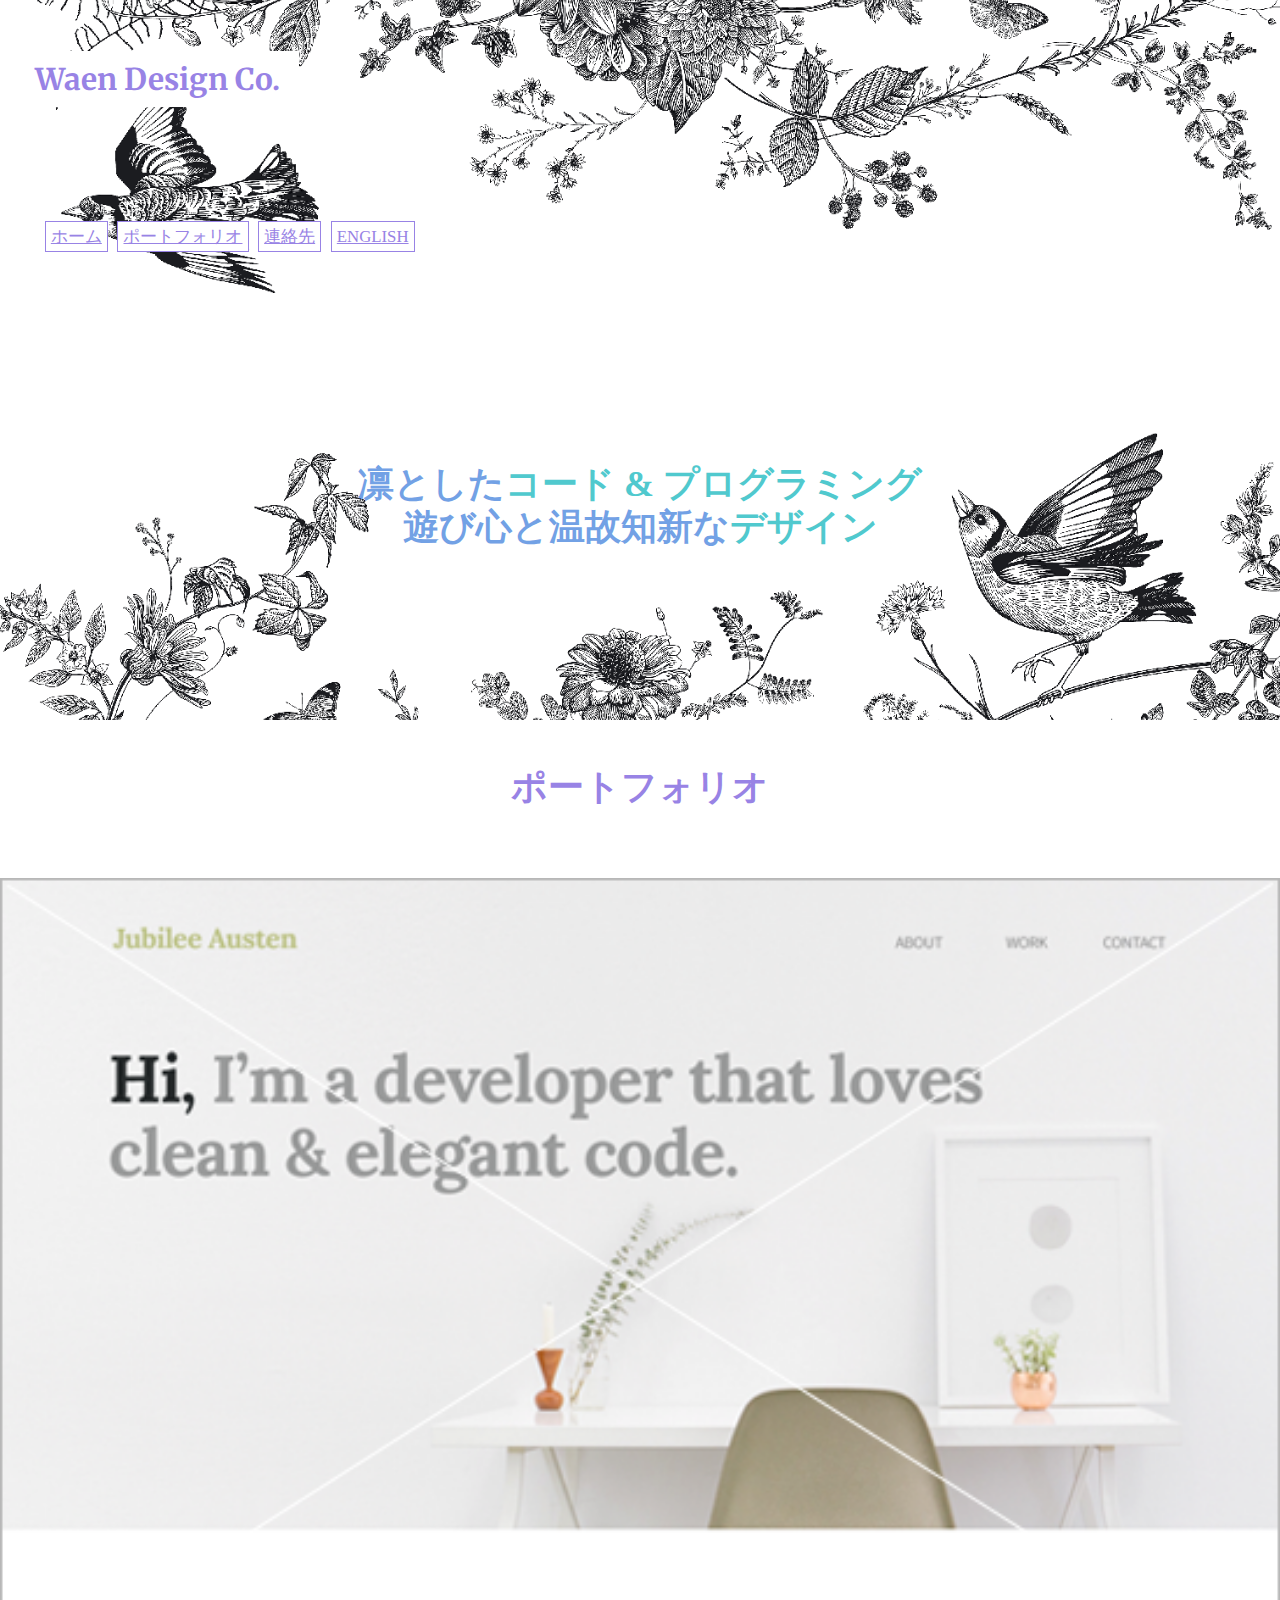
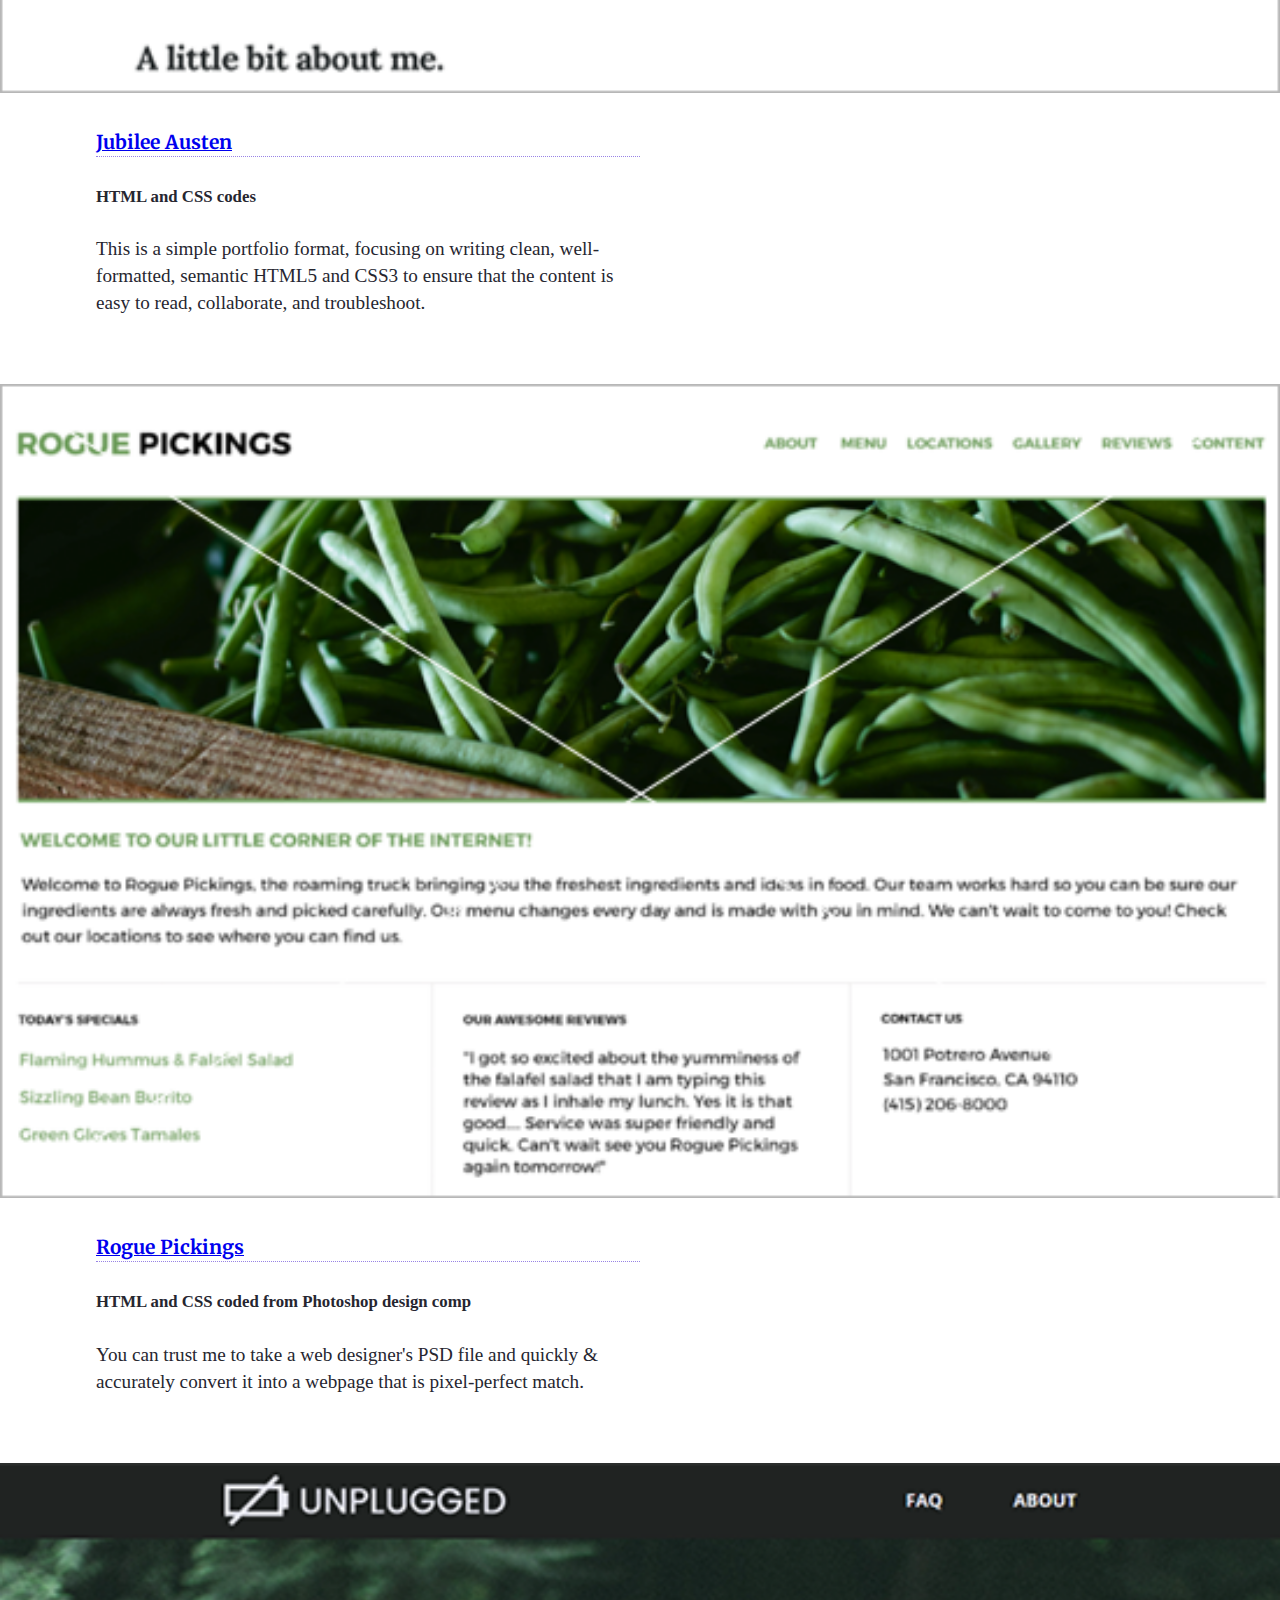
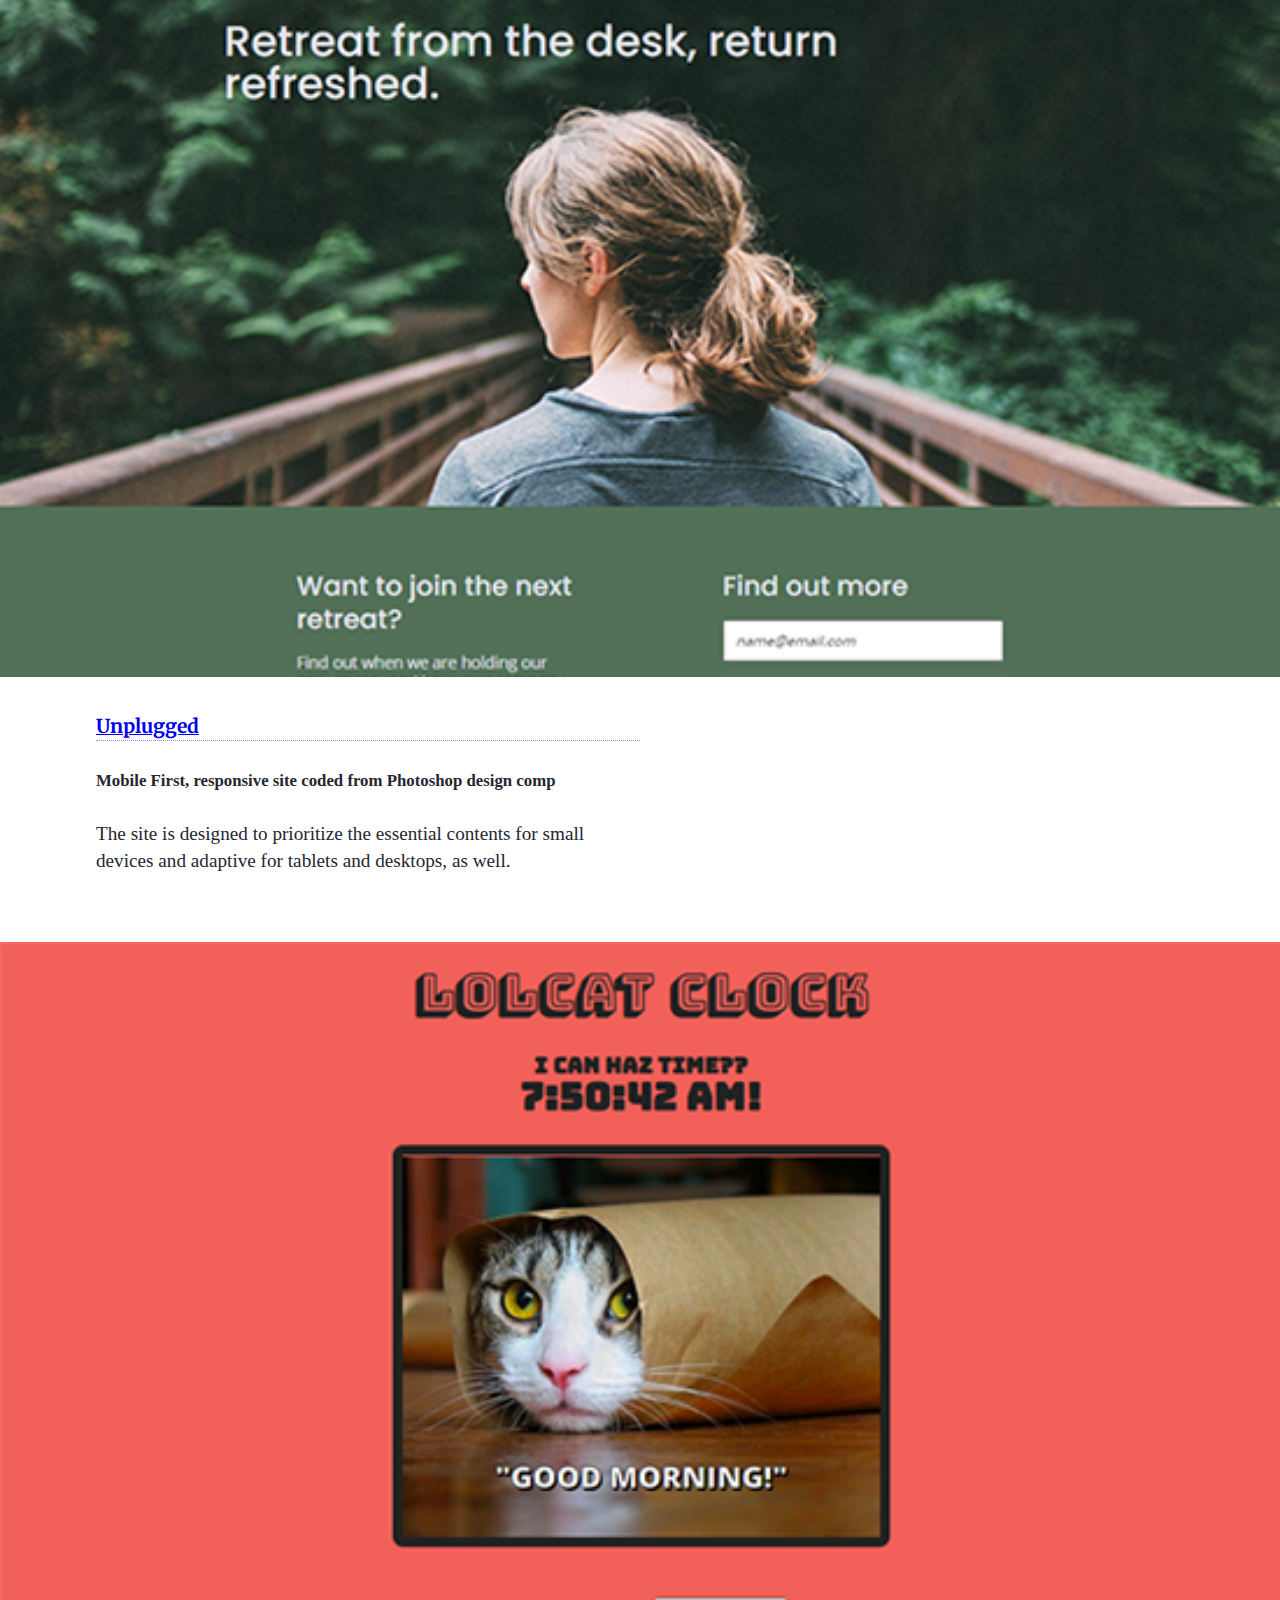
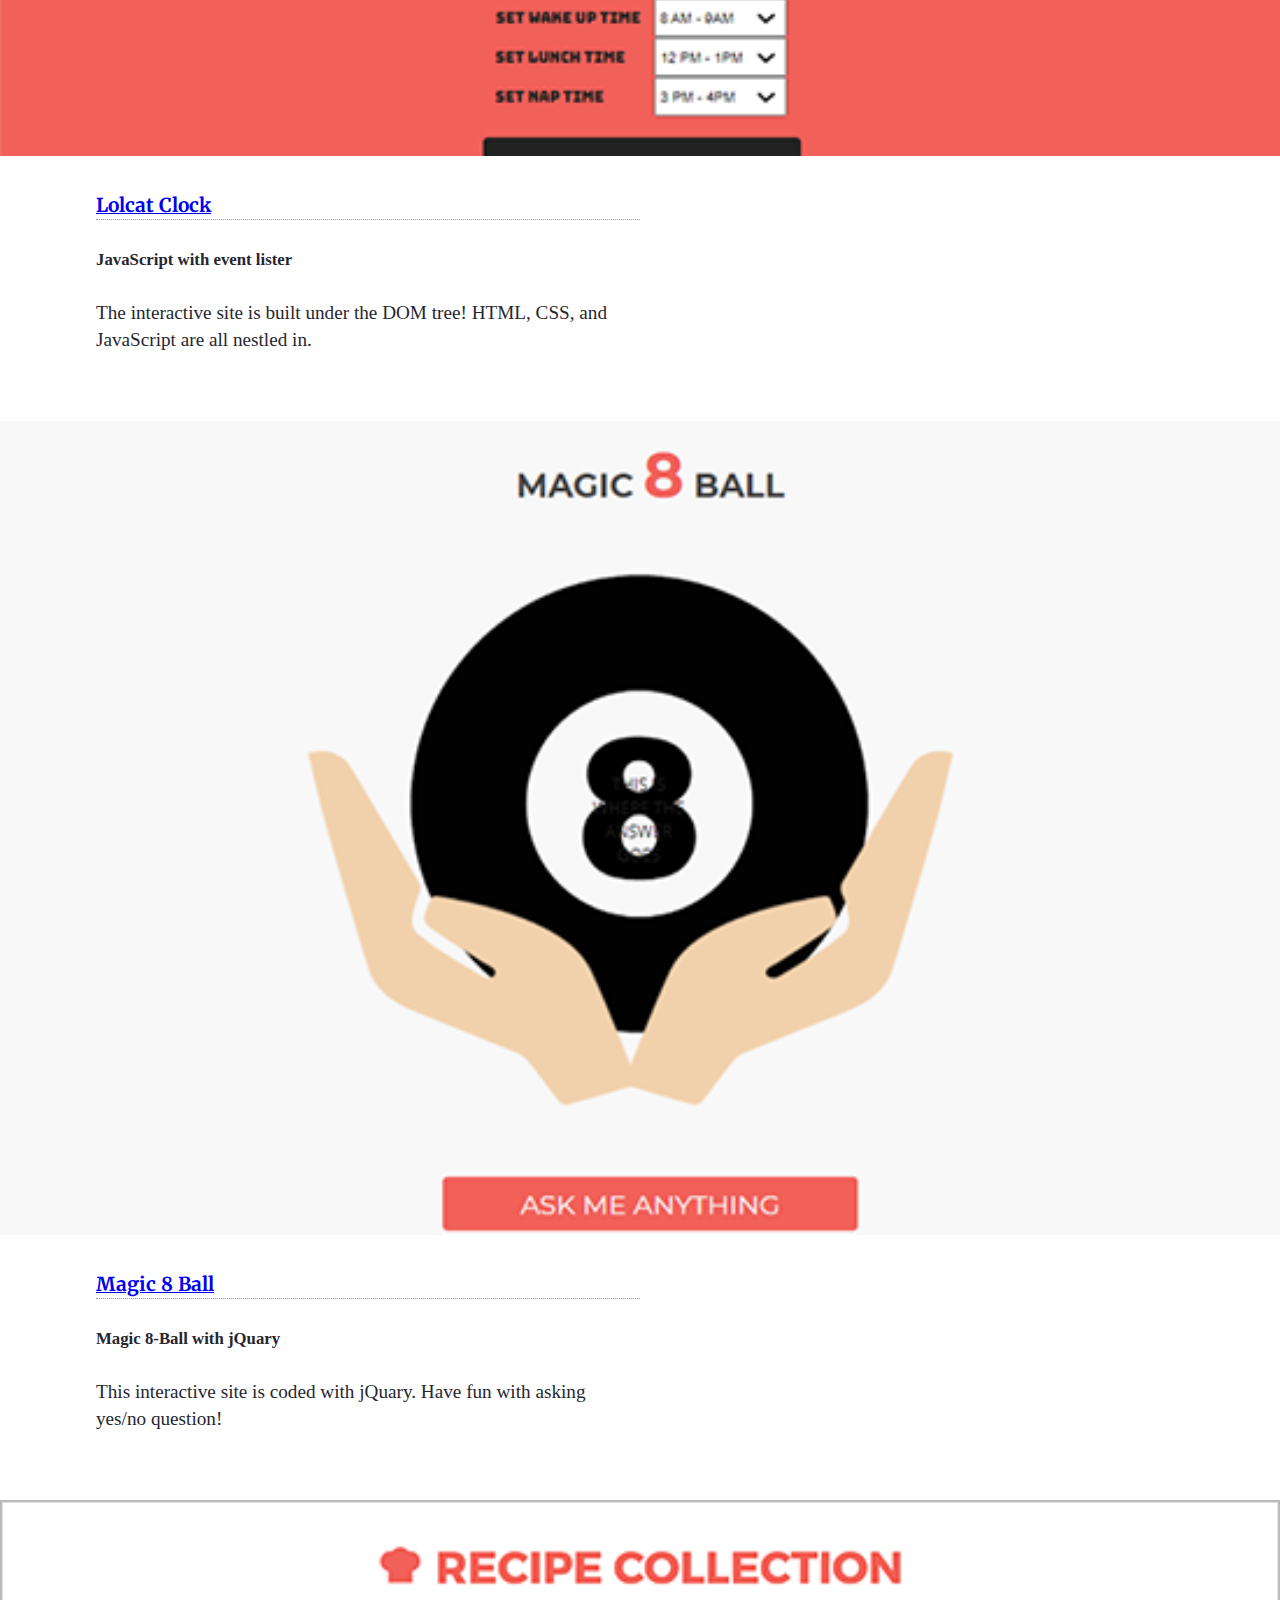
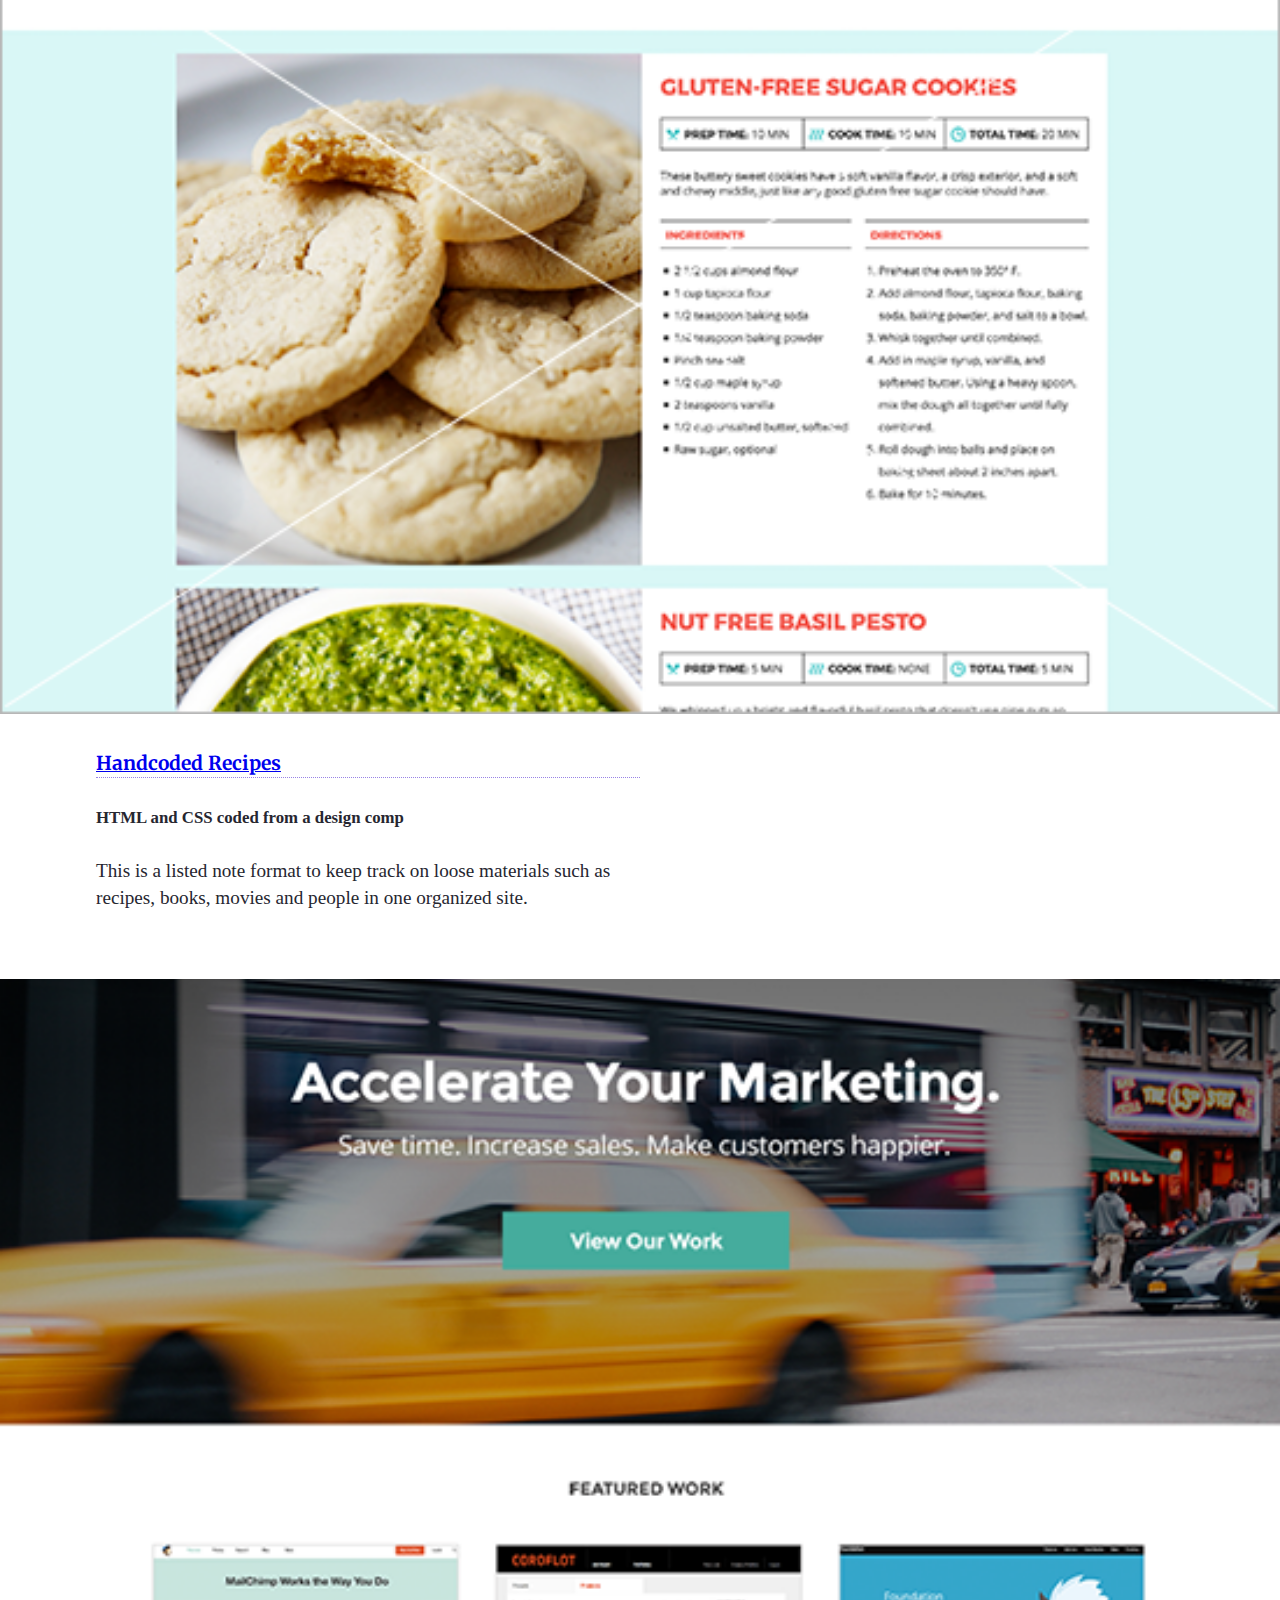
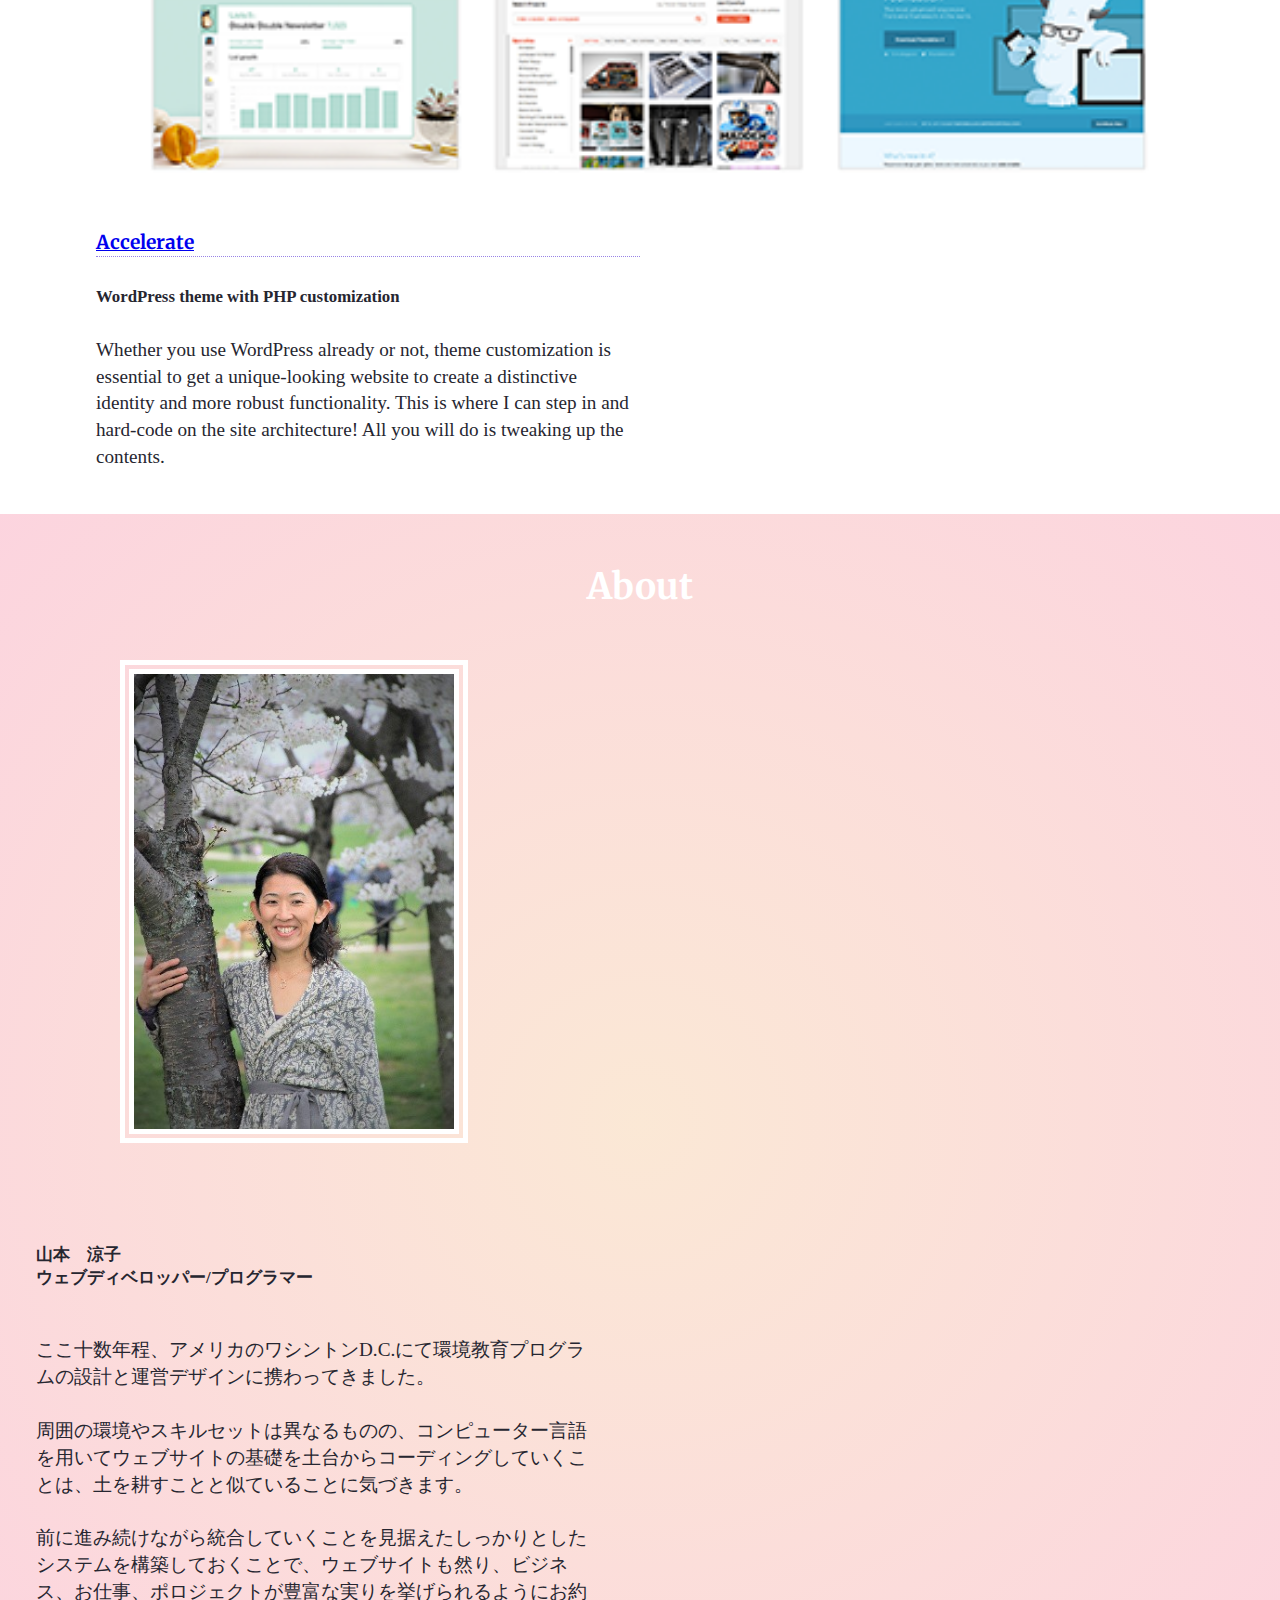
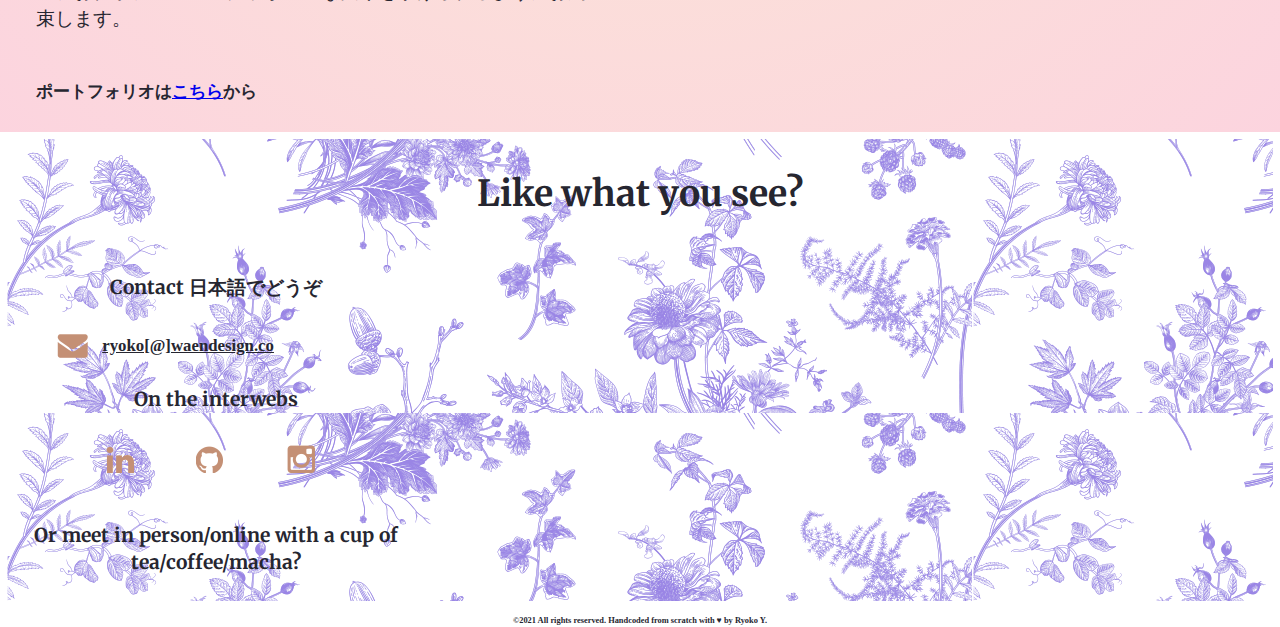
==== japanese/index.html @ ccf28d82 "initial commit" ====
<!doctype html>
<html lang="ja">

<head>
  <meta charset="utf-8">
  <title>RY | Japanese</title>
  <meta name="description" content="">
  <meta name="viewport" content="width=device-width, initial-scale=1">

  <meta property="og:title" content="">
  <meta property="og:type" content="">
  <meta property="og:url" content="">
  <meta property="og:image" content="">

  <link rel="manifest" href="site.webmanifest">
  <link rel="apple-touch-icon" href="icon.png">
  <!-- Place favicon.ico in the root directory -->

  <link rel="stylesheet" href="../css/normalize.css">
  <link rel="stylesheet" href="../css/main.css">
  <link href="https://fonts.googleapis.com/css2?family=Merriweather:wght@700&display=swap" rel="stylesheet" type="text/css">
  <link href="https://fonts.googleapis.com/css2?family=Montserrat:wght@400;600&display=swap" rel="stylesheet" type="text/css">
  <link href="https://fonts.googleapis.com/css2?family=Noto+Sans+JP:wght@400;700&family=Noto+Serif+JP:wght@400;700&display=swap" rel="stylesheet" type="text/css">
  <link rel="stylesheet" href="https://use.fontawesome.com/releases/v5.14.0/css/all.css" integrity="sha384-HzLeBuhoNPvSl5KYnjx0BT+WB0QEEqLprO+NBkkk5gbc67FTaL7XIGa2w1L0Xbgc" crossorigin="anonymous">
  <meta name="theme-color" content="#fafafa">
</head>
<!-- Hello, welcome to Ryoko's html in Japanese :) -->
<body>
<!-- Add your site or application content here -->
    <header>
      <div class="full-width">
        <div class="half-width">
          <h3>Waen Design Co.</h3>
        </div>
        <div class="half-width">
          <nav>
            <ul>
              <li><a href="index.html">ホーム</a></li>
              <li><a href="#portfolio">ポートフォリオ</a></li>
              <li><a href="#contact">連絡先</a></li>
              <li><a href="../index.html" target="_blank">English</a></li>
            </ul>
          </nav>
       </div>
       <div class="full-width">
         <h2 class="jap-serif"><br>凛とした<span>コード &amp; プログラミング</span><br>遊び心と温故知新な<span>デザイン</span></h2>
       </div>
     </div>
    </header>

    <main>
      <!-- Portfolio section -->
      <section id="portfolio">
        <div class="full-width">
          <div class="port-title jap-serif">
            <h2>ポートフォリオ</h2>
          </div>

          <article class="pf">
            <div class="image-container"><a href="https://waendesignco.github.io/jubilee-austen-responsive/" target="_blank"><img src="../img/jubilee-thumbnail.png" alt="Jubilee website" /></a>
            </div>
            <div class="container" >
              <h3><a href="https://waendesignco.github.io/jubilee-austen-responsive/" target="_blank">Jubilee Austen</a></h3>
              <h5>HTML and CSS codes</h5>
              <p>This is a simple portfolio format, focusing on writing clean, well-formatted, semantic HTML5 and CSS3 to ensure that the content is easy to read, collaborate, and troubleshoot.</p>
            </div>
          </article>

          <article class="pf">
            <div class="image-container"><a href="https://waendesignco.github.io/206-rogue-pickings-responsive/" target="_blank"><img src="../img/rogue-picklings-thumbnail.png" alt="Rogue website" /></a>
            </div>
            <div class="container">
              <h3><a href="https://waendesignco.github.io/206-rogue-pickings-responsive/" target="_blank">Rogue Pickings</a></h3>
              <h5>HTML and CSS coded from Photoshop design comp</h5>
              <p>You can trust me to take a web designer's PSD file and quickly & accurately convert it into a webpage that is pixel-perfect match.</p>
            </div>
          </article>

          <article class="pf">
            <div class="image-container"><a href="https://waendesignco.github.io/206-unplugged/" target="_blank"><img src="../img/unplugged.png" alt="Unplugged" /></a>
            </div>
            <div class="container">
              <h3><a href="https://waendesignco.github.io/206-unplugged/" target="_blank">Unplugged</a></h3>
              <h5>Mobile First, responsive site coded from Photoshop design comp</h5>
              <p>The site is designed to prioritize the essential contents for small devices and adaptive for tablets and desktops, as well.</p>
            </div>
          </article>

          <article class="pf">
            <div class="image-container"><a href="https://waendesignco.github.io/lolcat-clock/" target="_blank"><img src="../img/lolcat-clock.png" alt="Lolcat clock" /></a>
            </div>
            <div class="container">
              <h3><a href="https://waendesignco.github.io/lolcat-clock/" target="_blank">Lolcat Clock</a></h3>
              <h5>JavaScript with event lister</h5>
              <p>The interactive site is built under the DOM tree! HTML, CSS, and JavaScript are all nestled in.</p>
            </div>
          </article>

          <article class="pf">
            <div class="image-container"><a href="https://waendesignco.github.io/magic8ball/" target="_blank"><img src="../img/magic-8-ball.png" alt="Magic 8 Ball" /></a>
            </div>
            <div class="container">
              <h3><a href="https://waendesignco.github.io/magic8ball/" target="_blank">Magic 8 Ball</a></h3>
              <h5>Magic 8-Ball with jQuary</h5>
              <p>This interactive site is coded with jQuary. Have fun with asking yes/no question!</p>
            </div>
          </article>

          <article class="pf">
            <div class="image-container"><a href="https://waendesignco.github.io/handcoded-recipes/" target="_blank"><img src="../img/recipe-thumbnail.png" alt="Three recipes" /></a>
            </div>
            <div class="container">
              <h3><a href="https://waendesignco.github.io/handcoded-recipes/" target="_blank">Handcoded Recipes</a></h3>
              <h5>HTML and CSS coded from a design comp</h5>
              <p>This is a listed note format to keep track on loose materials such as recipes, books, movies and people in one organized site.</p>
            </div>
          </article>
        </div>

        <article class="pf">
          <div class="image-container"><a href="https://waendesignco.github.io/206-accelerate-childtheme/" target="_blank"><img src="../img/accelerate.png" alt="Accelerate Homepage" /></a>
          </div>
          <div class="container">
            <h3><a href="https://waendesignco.github.io/206-accelerate-childtheme/" target="_blank">Accelerate</a></h3>
            <h5>WordPress theme with PHP customization</h5>
            <p>Whether you use WordPress already or not, theme customization is essential to get a unique-looking website to create a distinctive identity and more robust functionality. This is where I can step in and hard-code on the site architecture! All you will do is tweaking up the contents.</p>
          </div>
        </article>

      </section>

      <!-- About section -->
      <section id="about">
        <div class="full-width">
          <div class="title jap-sans">
            <h2>About</h2>
          </div>
          <div class="half-width">
            <img class="about-img" src="../img/about-ryoko.jpg" alt="Ryoko" />
          </div>
          <div class="half-width">
            <div class="about-container jap-serif">
              <h5>山本　涼子<br>ウェブディベロッパー/プログラマー</h5>
              <p>ここ十数年程、アメリカのワシントンD.C.にて環境教育プログラムの設計と運営デザインに携わってきました。
                <br><br>周囲の環境やスキルセットは異なるものの、コンピューター言語を用いてウェブサイトの基礎を土台からコーディングしていくことは、土を耕すことと似ていることに気づきます。
                <br><br>前に進み続けながら統合していくことを見据えたしっかりとしたシステムを構築しておくことで、ウェブサイトも然り、ビジネス、お仕事、ポロジェクトが豊富な実りを挙げられるようにお約束します。</p>
              <h5>ポートフォリオは<a href="#portfolio">こちら</a>から</h5>
            </div>
          </div>
        </div>
      </section>
      <!-- content section -->
      <section id="contact">
        <div class="full-width">
          <div class="contact-title">
            <h2>Like what you see?</h2>
          </div>
          <div class="third-width">
            <h4>Contact 日本語でどうぞ</h4>
            <img id="envelope" src="../img/icon-envelope.png" alt="envelope icon" /><a href="mailto:ryoko@waendesign.co">ryoko[@]waendesign.co</a>
          </div>
          <div class="third-width">
            <h4>On the interwebs</h4>
            <ul id="socialmedia">
              <li><a href="https://www.linkedin.com/in/yamamoto-ryoko-75030a43/" target="_blank"><img src="../img/icon-linkedin.png" alt="Linkedin icon" /></a></li>
              <li><a href="https://github.com/waendesignco" target="_blank"><img src="../img/icon-github.png" alt="Github icon" /></a></li>
              <li><a href="https://www.instagram.com/waendesignco/" target="_blank"><img src="../img/icon-instagram.png" alt="Instagram icon" /></a></li>
            </ul>
          </div>
          <div class="third-width">
              <h4 id="meeting"> Or meet in person/online with a cup of tea/coffee/macha?</h4>
          </div>
        </div>
      </section>
      <!-- footer -->
      <footer>
         <div class="full-length">
            <h5>&copy;2021 All rights reserved. Handcoded from scratch with &hearts; by Ryoko Y.</h5>
         </div>
      </footer>
    </main>
  <script src="../js/vendor/modernizr-3.11.2.min.js"></script>
  <script src="../js/plugins.js"></script>
  <script src="../js/main.js"></script>

  <!-- Google Analytics: change UA-XXXXX-Y to be your site's ID. -->
  <script>
    window.ga = function () { ga.q.push(arguments) }; ga.q = []; ga.l = +new Date;
    ga('create', 'UA-XXXXX-Y', 'auto'); ga('set', 'anonymizeIp', true); ga('set', 'transport', 'beacon'); ga('send', 'pageview')
  </script>
  <script src="https://www.google-analytics.com/analytics.js" async></script>
</body>

</html>
---- css/main.css ----
/*! HTML5 Boilerplate v8.0.0 | MIT License | https://html5boilerplate.com/ */

/* main.css 2.1.0 | MIT License | https://github.com/h5bp/main.css#readme */
/*
 * What follows is the result of much research on cross-browser styling.
 * Credit left inline and big thanks to Nicolas Gallagher, Jonathan Neal,
 * Kroc Camen, and the H5BP dev community and team.
 */

/* ==========================================================================
   Base styles: opinionated defaults
   ========================================================================== */

html {
  color: #222;
  font-size: 1em;
  line-height: 1.4;
}

/*
 * Remove text-shadow in selection highlight:
 * https://twitter.com/miketaylr/status/12228805301
 *
 * Vendor-prefixed and regular ::selection selectors cannot be combined:
 * https://stackoverflow.com/a/16982510/7133471
 *
 * Customize the background color to match your design.
 */

::-moz-selection {
  background: #b3d4fc;
  text-shadow: none;
}

::selection {
  background: #b3d4fc;
  text-shadow: none;
}

/*
 * A better looking default horizontal rule
 */

hr {
  display: block;
  height: 1px;
  border: 0;
  border-top: 1px solid #ccc;
  margin: 1em 0;
  padding: 0;
}

/*
 * Remove the gap between audio, canvas, iframes,
 * images, videos and the bottom of their containers:
 * https://github.com/h5bp/html5-boilerplate/issues/440
 */

audio,
canvas,
iframe,
img,
svg,
video {
  vertical-align: middle;
}

/*
 * Remove default fieldset styles.
 */

fieldset {
  border: 0;
  margin: 0;
  padding: 0;
}

/*
 * Allow only vertical resizing of textareas.
 */

textarea {
  resize: vertical;
}

/* ==========================================================================
   Author's custom styles
   ========================================================================== */
   /****** BASE STYLES ******/
   html {
     height: 100%
   }

   body {
     height: 100%
     font-family: 'Montserrat', sans-serif;
     font-size: 1.5em;
     font-weight: normal;
     color: #262630;
   }

   /****** GRID ******/
   .full-width {
     width: 100%;
     margin: 0 auto;
     overflow: auto;
   }

   .half-width {
     width: 50%;
     float: left;
   }

   /****** HEADER ******/
   header {
     height: 30em;
     background: url('../img/hero-img.png');
     background-size: cover;
     background-position: center;
     overflow: auto;
   }

   .full-width {
     display: flex;
     flex-flow: column;
   }

   header h3 {
     width: 180%;
     margin: 1.7em 0.5em;
     padding: 0.2em;
     background: white;
     border: 1px solid #FFFFFF;
     font-size: 1.25em;
     color: #9883E5;
     text-align: center;
   }

   nav {
     width: 100%;
     display: flex;
     flex-flow: column;
     padding: 1em 1em;
   }

   nav ul {
     width: 100%;
     display: flex;
     justify-content: center;
     align-content: flex-start;
     flex-wrap: wrap;
     margin: 0 1em;
   }

   nav ul li {
     margin: 0.2em;
   }

   nav ul li a {
     background: white;
     border: 0.1em solid #9883E5;
     font-size: 0.7em;
     color: #9883E5;
     text-align: center;
     text-transform: uppercase;
     padding: 0.3em 0.3em;
   }

   header h2 {
     width: 85%;
     clear: both;
     font-family: 'Merriweather', serif;
     font-size: 1em;
     font-weight: 600;
     line-height: 1.2em;
     color: #72A1E5FF;
     margin: auto;
     text-align: center;
   }

   header h2 span {
     font-size: 1em;
     color: #50C9CEFF;
   }

   /****** PORTFOLIO ******/
   #portfolio {
     height: auto;
   }

   .port-title {
   	padding: 0.2em 0;
   	font-family:'Merriweather', serif;
   	font-size: 0.8em;
   	font-weight: bold;
   	color: #9883E5FF;
     text-align:center;
   }

   .pf {
   	 margin: 1em 0;
     overflow: auto;
     width: 100%;
     display: flex;
     flex-flow: column;

   }

   .image-container {
     width: 100%;
     height: auto;
   }

   .image-container img {
     width: 100%;
     padding-left: 0;
     overflow: auto;
   	 float: left;
     display: flex;
     justify-content: center;
   }

   .container {
   	float: left;
   	padding: 0.5em 0 0 0.5em;
   	width: 95%;
   	height: auto;
    box-sizing: border-box;
    text-align: left;
    display: inline-block;
   }

   .container h3 {
     font-size: 0.8em;
     border-bottom: 0.1em dotted #9883E5FF;
   }

   /****** ABOUT ******/
   #about {
     height: auto;
     background: hsla(30, 82%, 91%, 1);
     background: radial-gradient(circle, hsla(30, 82%, 91%, 1) 0%, hsla(344, 87%, 91%, 1) 100%);
     background: -moz-radial-gradient(circle, hsla(30, 82%, 91%, 1) 0%, hsla(344, 87%, 91%, 1) 100%);
     background: -webkit-radial-gradient(circle, hsla(30, 82%, 91%, 1) 0%, hsla(344, 87%, 91%, 1) 100%);
   }

   .title h2 {
     padding: 0.3em 0;
     font-family:'Merriweather', serif;
     font-size: 1em;
     font-weight: bold;
     color: #FFFFFF;
     text-align:center;
  }

   .about-image-container {
     width: 100%;
     height: auto;
     display: flex;
     justify-content: center;
   }

   .about-img {
     width: 50%;
     height: auto;
     border: 0.4em double #FFFFFF;
     margin: auto;
   }

   .about-container {
     display: flex;
     flex-flow: row wrap;
     padding: 0 0.5em;
   }

   h5 {
     font-size: 0.7em;
   }

   p {
     font-size: 0.5em;
     font-weight: lighter;
   }

   h3  {
     font-size: 1em;
     font-family:'Merriweather', serif;
   }

   /****** CONTACT ******/
   .contact-title h2{
     font-family:'Merriweather', serif;
     font-size: 1em;
     font-weight: bold;
     color: #262630;
     text-align:center;
   }

   #contact {
     height: auto;
     background: url('../img/footer-background.png');
     margin: 0.1em;
   }

   #contact .title {
     width: 100%;
     text-align:center;
     margin: auto;
     display: flex;
     justify-content: center;
   }

   h4 {
     text-align: center;
     color: #262630;
     font-family:'Merriweather', serif;
     font-size: 0.8em;
   }

   #envelope {
     padding-left: 2em;
     padding-right: 0.5em;
   }

   #contact a {
     text-align: center;
     color: #262630;
     font-weight: bold;
     font-size: 0.7em;
     padding-bottom: 0.5em;
   }

   ul {
     list-style: none;
   }

   ul#socialmedia {
     display: flex;
     flex-flow: row nowrap;
     text-align: : center;
   }

   ul img {
     margin: 0 auto;
     padding-left: 2.5em;
   }

   footer {
     text-align: center;
     font-size: 0.5em;
   }

   /****** Japanese page ******/
   .jap-serif {
     font-family: 'Noto+Serif+JP', serif;
   }

   .jap-sans {
     font-family: 'Noto+Sans+JP', sans-serif;
   }

   /****** WORK PAGE add later******/
   .temp h2 {
     padding-top: 10em;
     }

   /****** PORTFOLIO PAGE add later******/

   /****** CONTACT PAGE add later******/


/* ==========================================================================
   Helper classes
   ========================================================================== */

/*
 * Hide visually and from screen readers
 */

.hidden,
[hidden] {
  display: none !important;
}

/*
 * Hide only visually, but have it available for screen readers:
 * https://snook.ca/archives/html_and_css/hiding-content-for-accessibility
 *
 * 1. For long content, line feeds are not interpreted as spaces and small width
 *    causes content to wrap 1 word per line:
 *    https://medium.com/@jessebeach/beware-smushed-off-screen-accessible-text-5952a4c2cbfe
 */

.sr-only {
  border: 0;
  clip: rect(0, 0, 0, 0);
  height: 1px;
  margin: -1px;
  overflow: hidden;
  padding: 0;
  position: absolute;
  white-space: nowrap;
  width: 1px;
  /* 1 */
}

/*
 * Extends the .sr-only class to allow the element
 * to be focusable when navigated to via the keyboard:
 * https://www.drupal.org/node/897638
 */

.sr-only.focusable:active,
.sr-only.focusable:focus {
  clip: auto;
  height: auto;
  margin: 0;
  overflow: visible;
  position: static;
  white-space: inherit;
  width: auto;
}

/*
 * Hide visually and from screen readers, but maintain layout
 */

.invisible {
  visibility: hidden;
}

/*
 * Clearfix: contain floats
 *
 * For modern browsers
 * 1. The space content is one way to avoid an Opera bug when the
 *    `contenteditable` attribute is included anywhere else in the document.
 *    Otherwise it causes space to appear at the top and bottom of elements
 *    that receive the `clearfix` class.
 * 2. The use of `table` rather than `block` is only necessary if using
 *    `:before` to contain the top-margins of child elements.
 */

.clearfix::before,
.clearfix::after {
  content: " ";
  display: table;
}

.clearfix::after {
  clear: both;
}

/* ==========================================================================
   EXAMPLE Media Queries for Responsive Design.
   These examples override the primary ('mobile first') styles.
   Modify as content requires.
   ========================================================================== */

@media only screen and (min-width: 35em) {
  /* Style adjustments for viewports that meet the condition */
}

/***** TABLETS *****/
@media (min-width: 768px) {

}

/***** DESKTOPS *****/
@media (min-width: 1200px) {
  .third-width {
    width: 33%;
    float: left;
  }

  header {
    height: 30em;
    background: url('../img/hero-img.png');
    background-size: cover;
    background-position: center;
    overflow: auto;
  }

  header h3 {
    width: 9em;
    margin: 1.7em 0.5em;
    padding: 0.2em;
    background: white;
    border: 1px solid #FFFFFF;
    font-size: 1.25em;
    color: #9883E5;
    text-align: center;
  }

  nav {
    float: right;
    padding: 2.5em 1em;
  }

  nav ul {
    display: flex;
    justify-content: flex-start;
    margin: 0 1em;
  }

  nav ul li {
    margin: 0 0.2em;
  }

  nav ul li a {
    background: white;
    border: 0.1em solid #9883E5;
    font-size: 0.7em;
    color: #9883E5;
    text-align: center;
    text-transform: uppercase;
    padding: 0.3em 0.3em;
  }

  header h2 {
    font-size: 1.5em;
    padding: 3em 0;
  }

  .port-title {
   padding: 0.5em 0;
   font-size: 1em;
  }

  .image {
    padding-left: 2em;
    float: left;
  }
  .container {
   float: left;
   padding: 0.7em 0 0 4em;
   width: 50%;
   height: auto;
   box-sizing: border-box;
   text-align: left;
   display: inline-block;
  }

  /****** ABOUT ******/

  .title h2 {
    padding: 0.5em 0;
    font-family:'Merriweather', serif;
    font-size: 1.5em;
    font-weight: bold;
    color: #FFFFFF;
    text-align:center;
  }

  .about-img {
    border: 0.6em double #FFFFFF;
    display: flex;
    margin: 0 0 3em 5em;
  }

  .about-container {
    display: flex;
    flex-flow: row wrap;
    padding: 0 1.5em;
  }

  p {
    font-size: 0.8em;
    font-weight: lighter;
  }

  h3  {
    font-family:'Merriweather', serif;
  }

  /****** CONTACT ******/
  .contact-title h2{
    font-family:'Merriweather', serif;
    font-size: 1.5em;
    font-weight: bold;
    color: #262630;
    text-align:center;
  }

  #contact {
    height: auto;
    background: url('../img/footer-background.png');
    margin: 0.3em;
  }

  #contact .title {
    text-align:center;
    margin: auto;
  }

  h4 {
    text-align: center;
    color: #262630;
    font-family:'Merriweather', serif;
    font-size: 0.8em;
  }

  #envelope {
    padding-left: 2em;
    padding-right: 0.5em;
  }

  #contact a {
    text-align: center;
    color: #262630;
    font-weight: bold;
    font-size: 0.7em;
    padding-bottom: 0.5em;
  }

  ul {
    list-style: none;
  }

  ul#socialmedia {
    display: flex;
    flex-flow: row nowrap;
    text-align: : center;
  }

  ul img {
    margin: 0 auto;
    padding-left: 3.3em;
  }

  footer {
    text-align: center;
    font-size: 0.5em;
  }
}

@media print,
  (-webkit-min-device-pixel-ratio: 1.25),
  (min-resolution: 1.25dppx),
  (min-resolution: 120dpi) {
  /* Style adjustments for high resolution devices */
}

/* ==========================================================================
   Print styles.
   Inlined to avoid the additional HTTP request:
   https://www.phpied.com/delay-loading-your-print-css/
   ========================================================================== */

@media print {
  *,
  *::before,
  *::after {
    background: #fff !important;
    color: #000 !important;
    /* Black prints faster */
    box-shadow: none !important;
    text-shadow: none !important;
  }

  a,
  a:visited {
    text-decoration: underline;
  }

  a[href]::after {
    content: " (" attr(href) ")";
  }

  abbr[title]::after {
    content: " (" attr(title) ")";
  }

  /*
   * Don't show links that are fragment identifiers,
   * or use the `javascript:` pseudo protocol
   */
  a[href^="#"]::after,
  a[href^="javascript:"]::after {
    content: "";
  }

  pre {
    white-space: pre-wrap !important;
  }

  pre,
  blockquote {
    border: 1px solid #999;
    page-break-inside: avoid;
  }

  /*
   * Printing Tables:
   * https://web.archive.org/web/20180815150934/http://css-discuss.incutio.com/wiki/Printing_Tables
   */
  thead {
    display: table-header-group;
  }

  tr,
  img {
    page-break-inside: avoid;
  }

  p,
  h2,
  h3 {
    orphans: 3;
    widows: 3;
  }

  h2,
  h3 {
    page-break-after: avoid;
  }
}
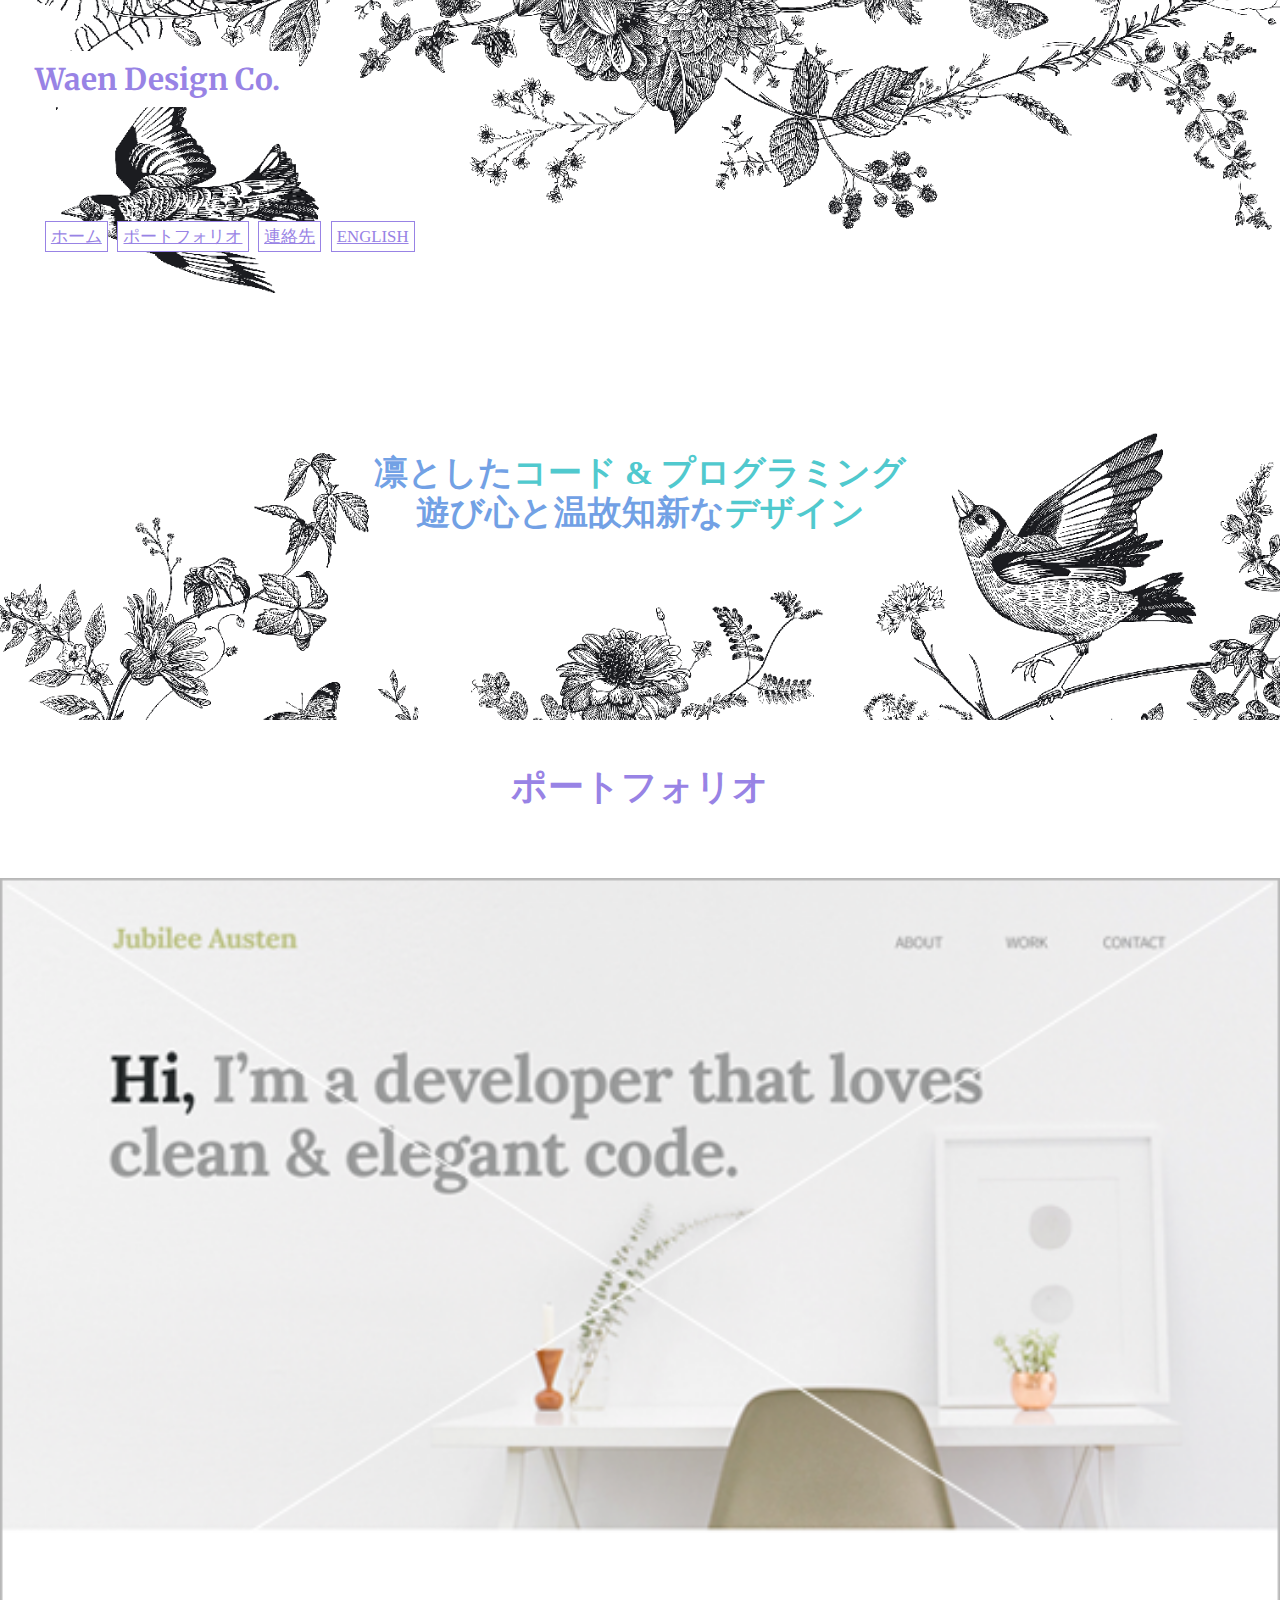
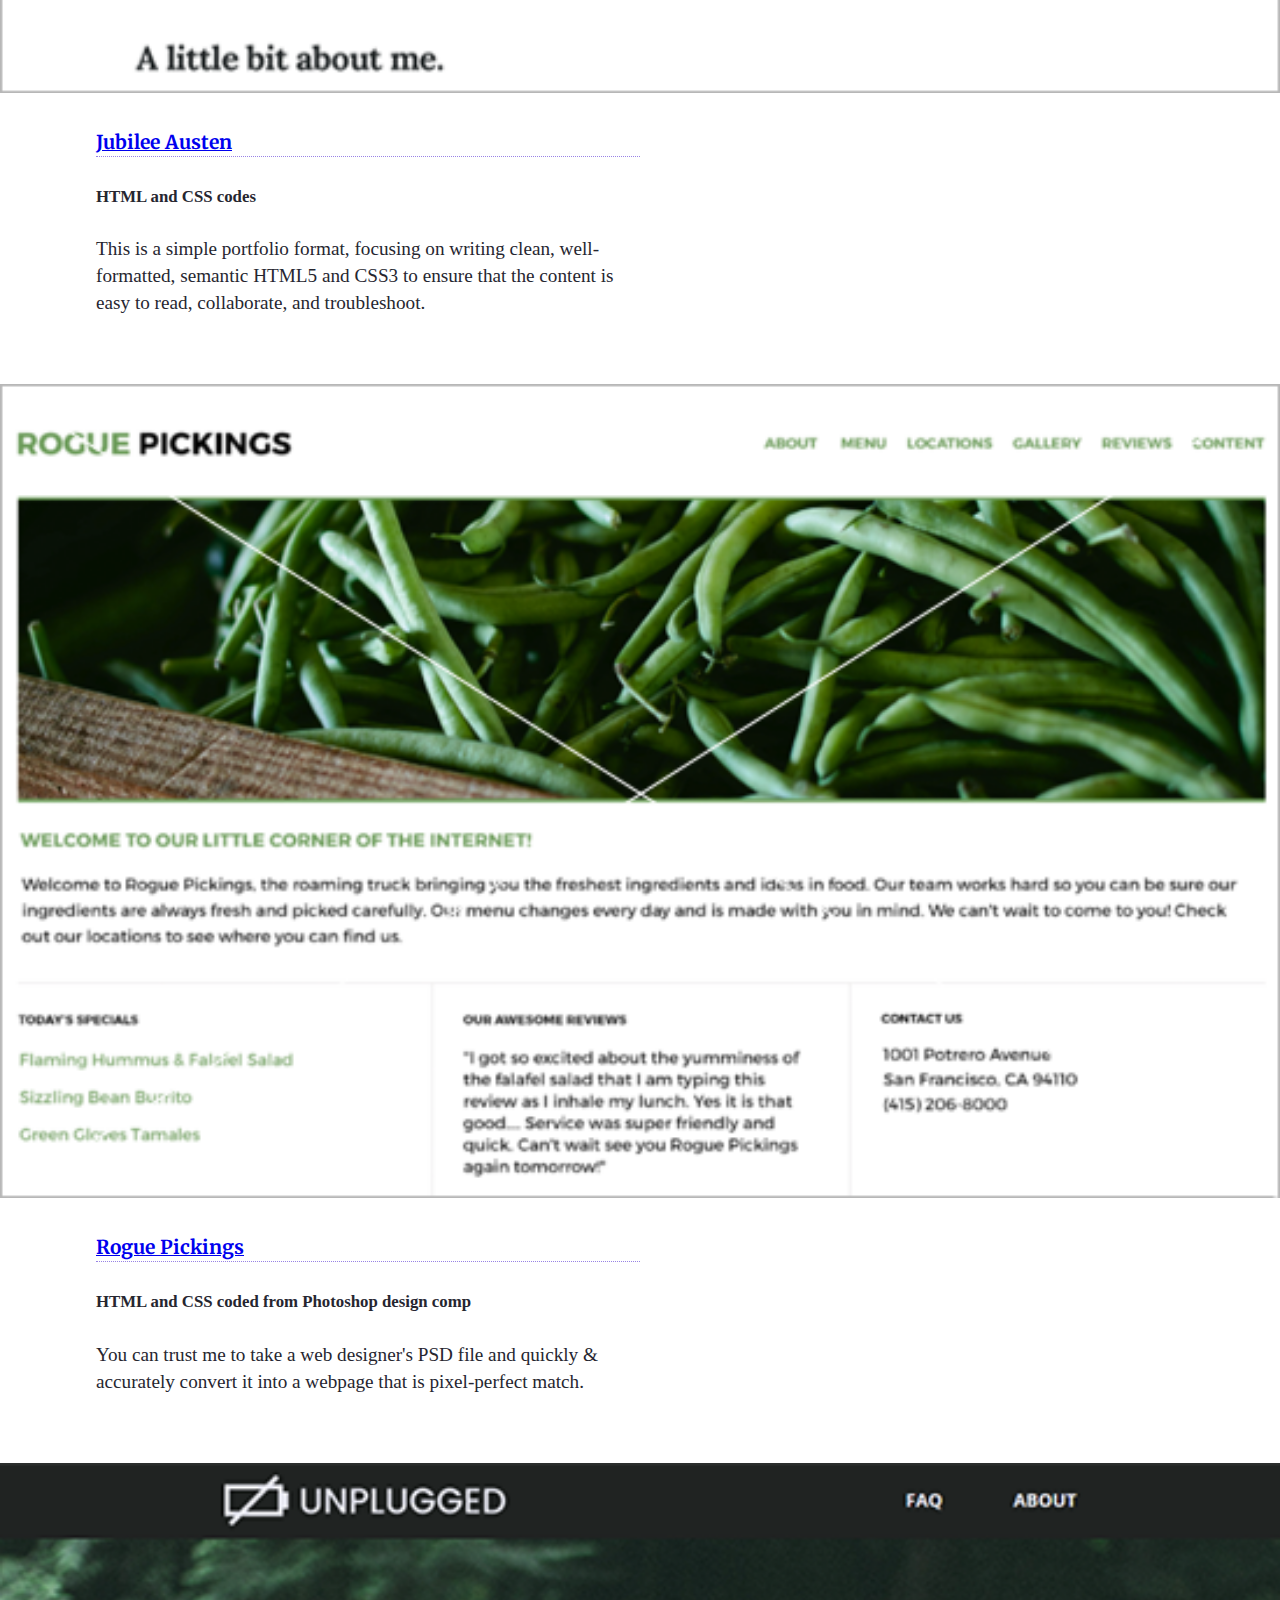
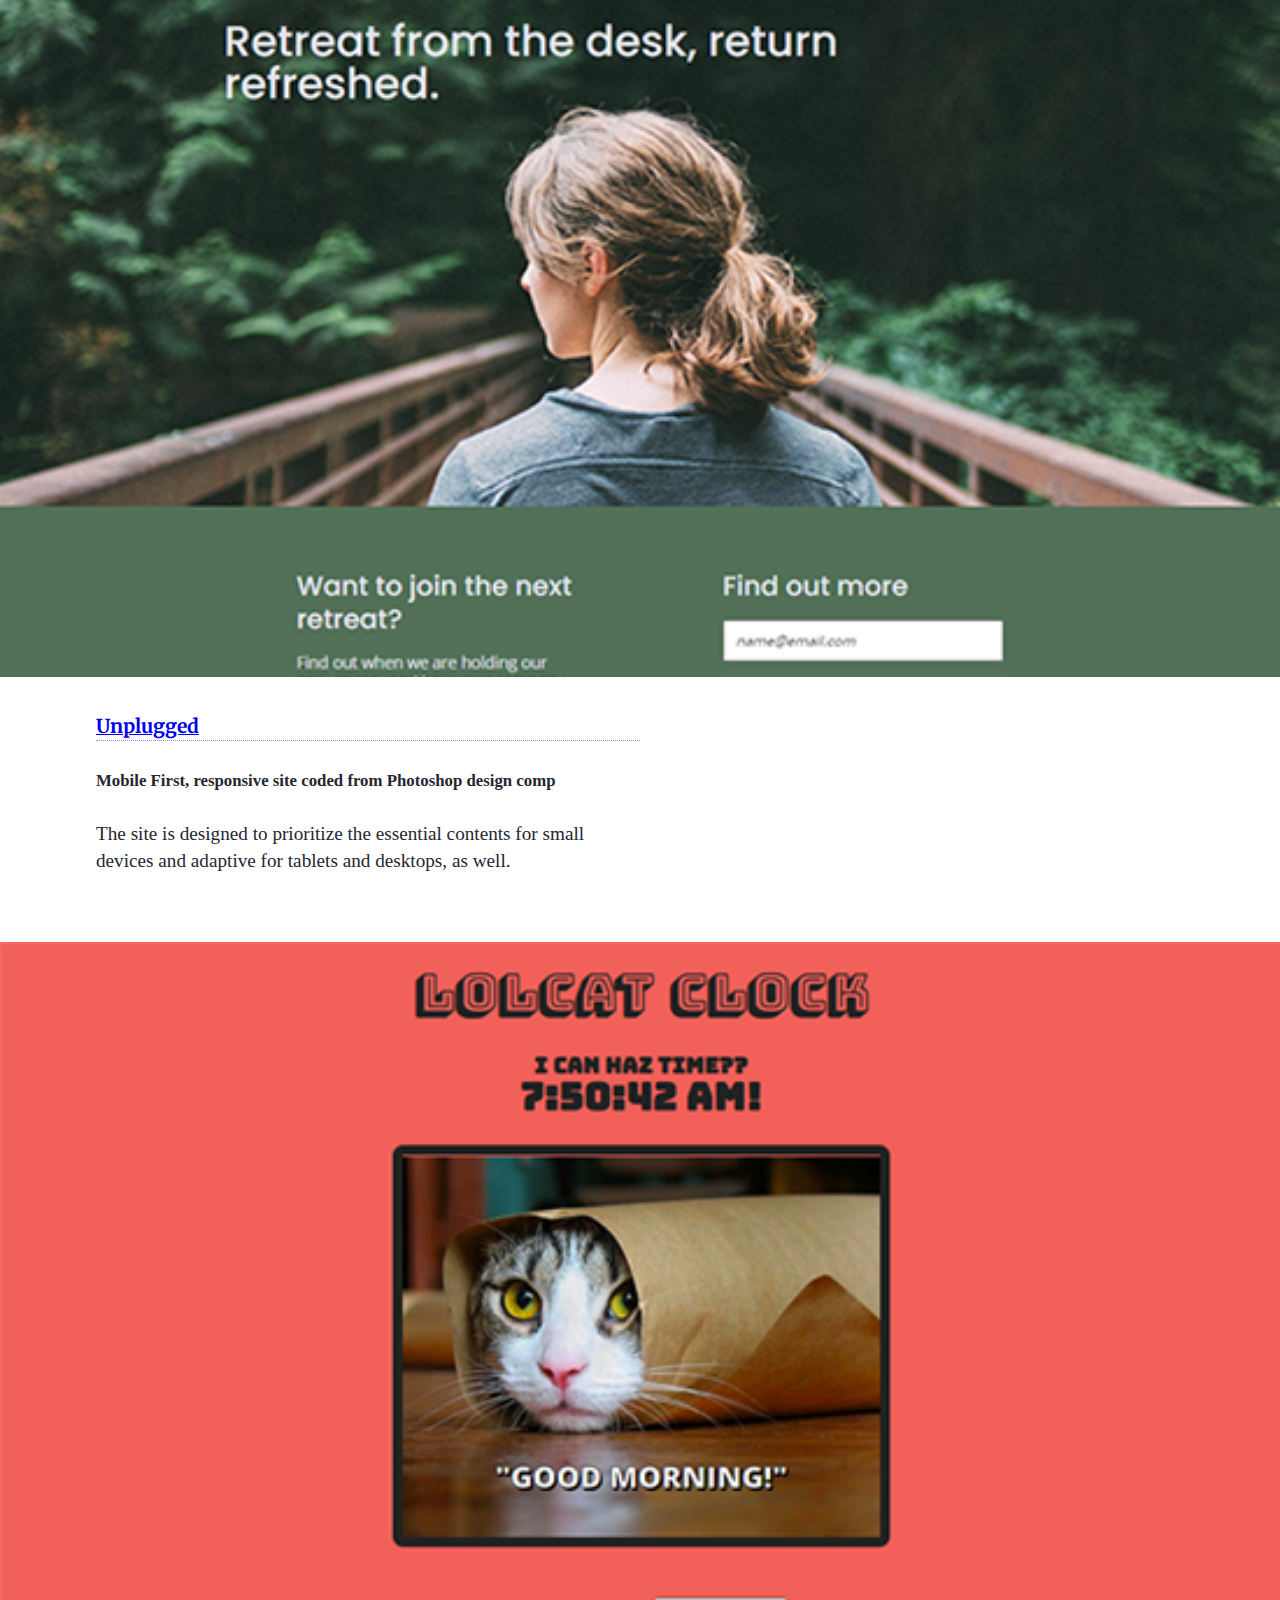
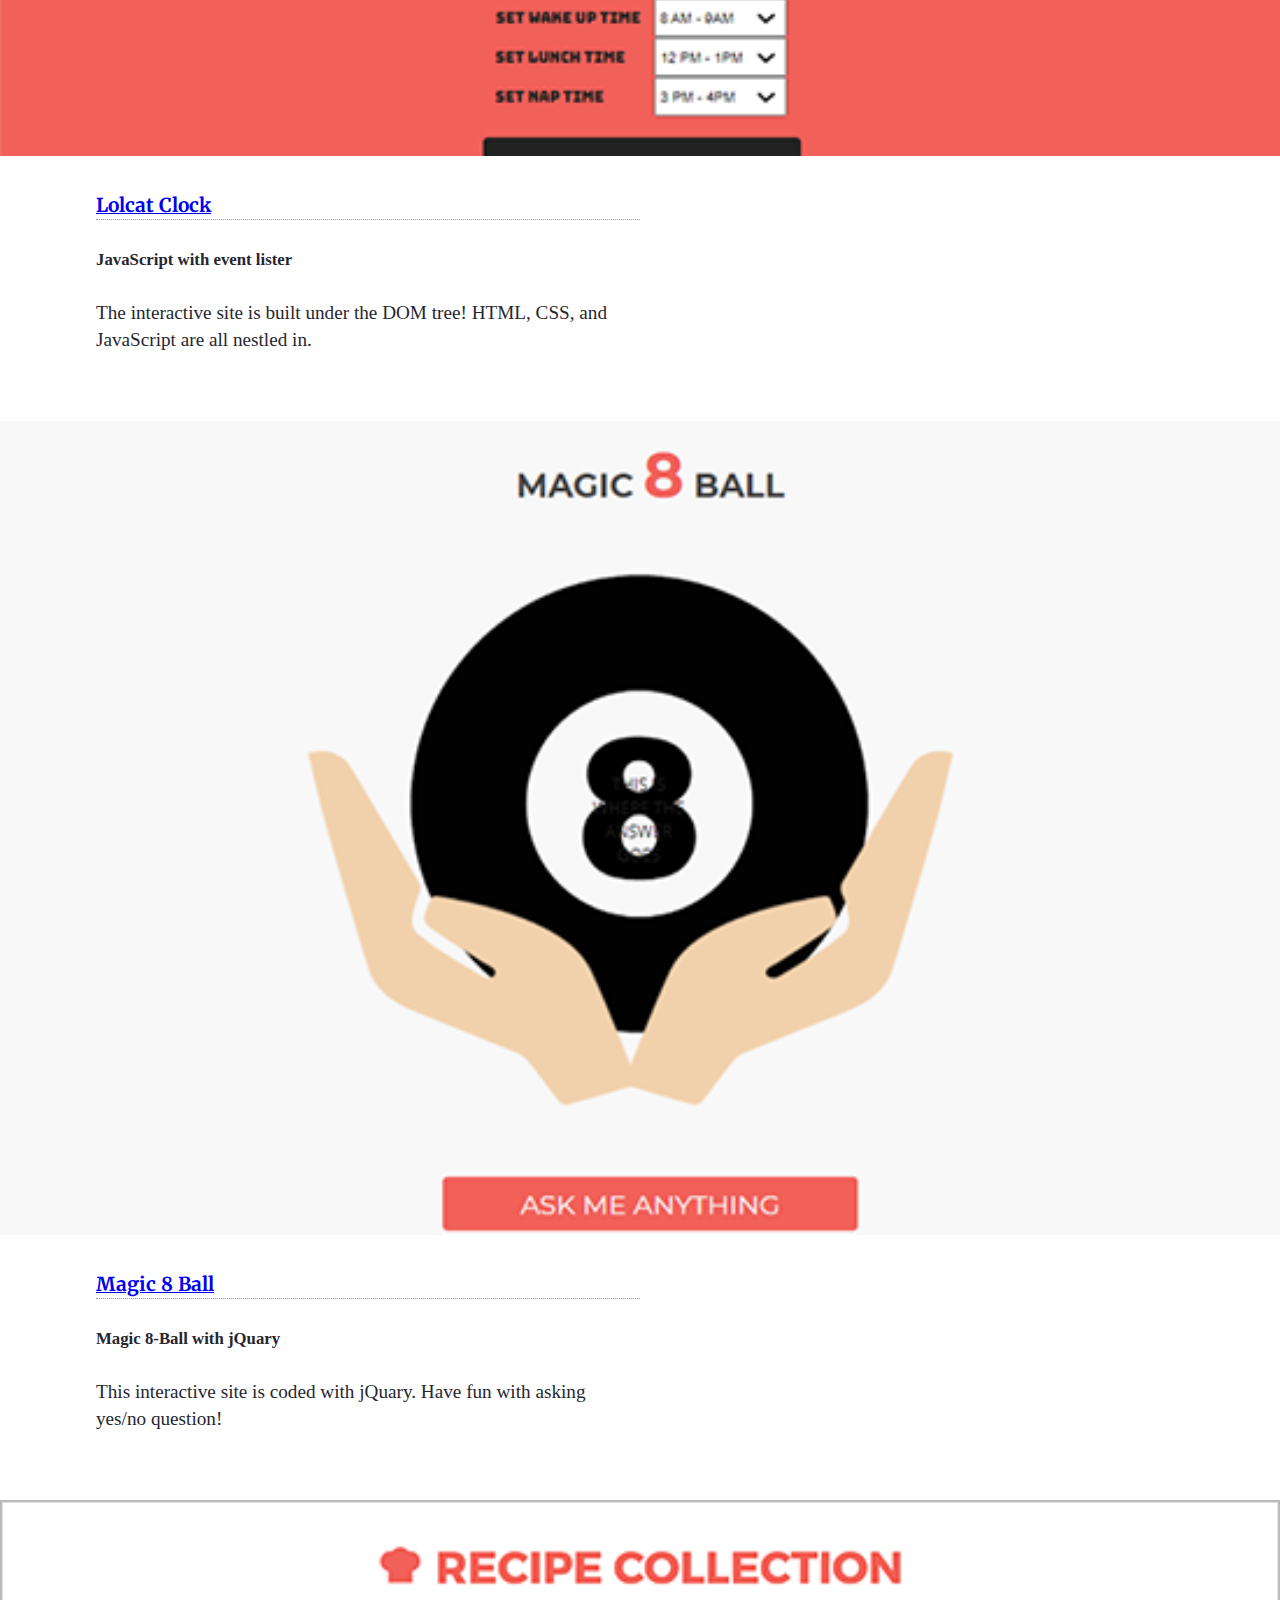
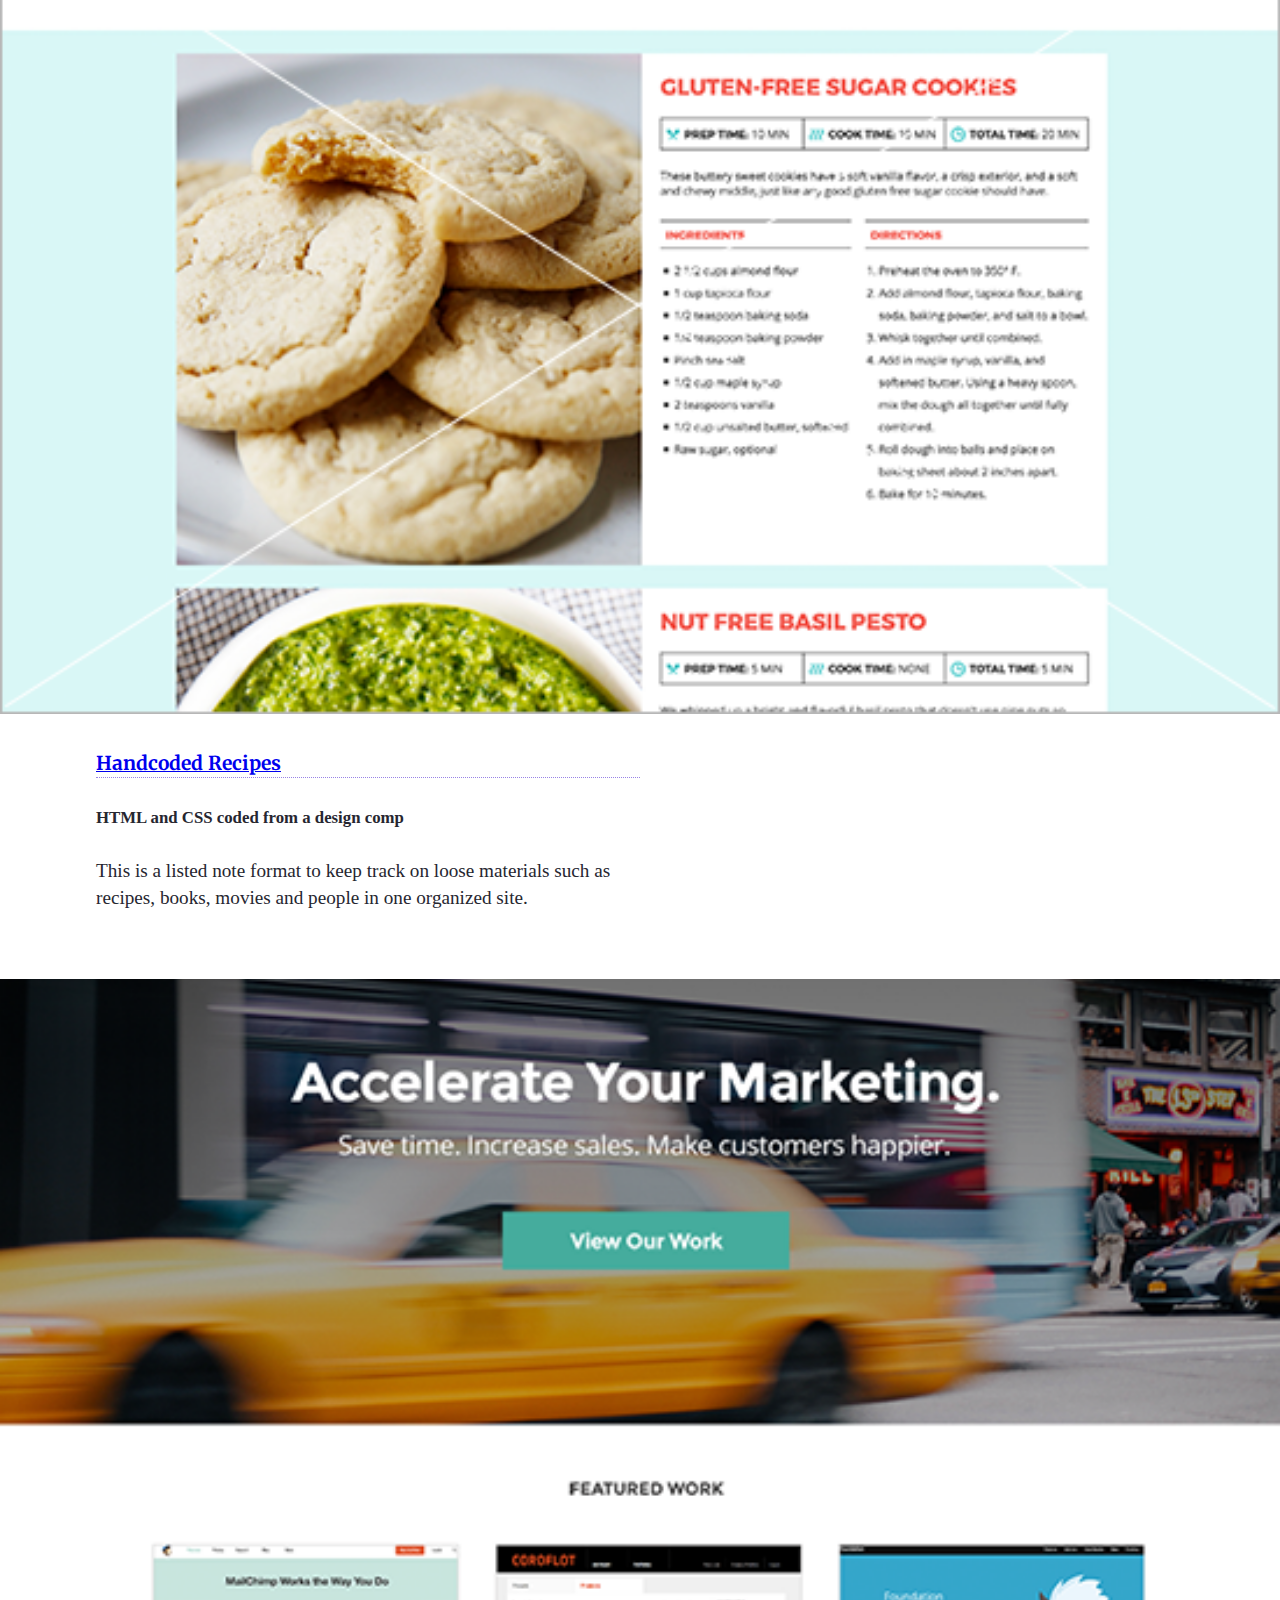
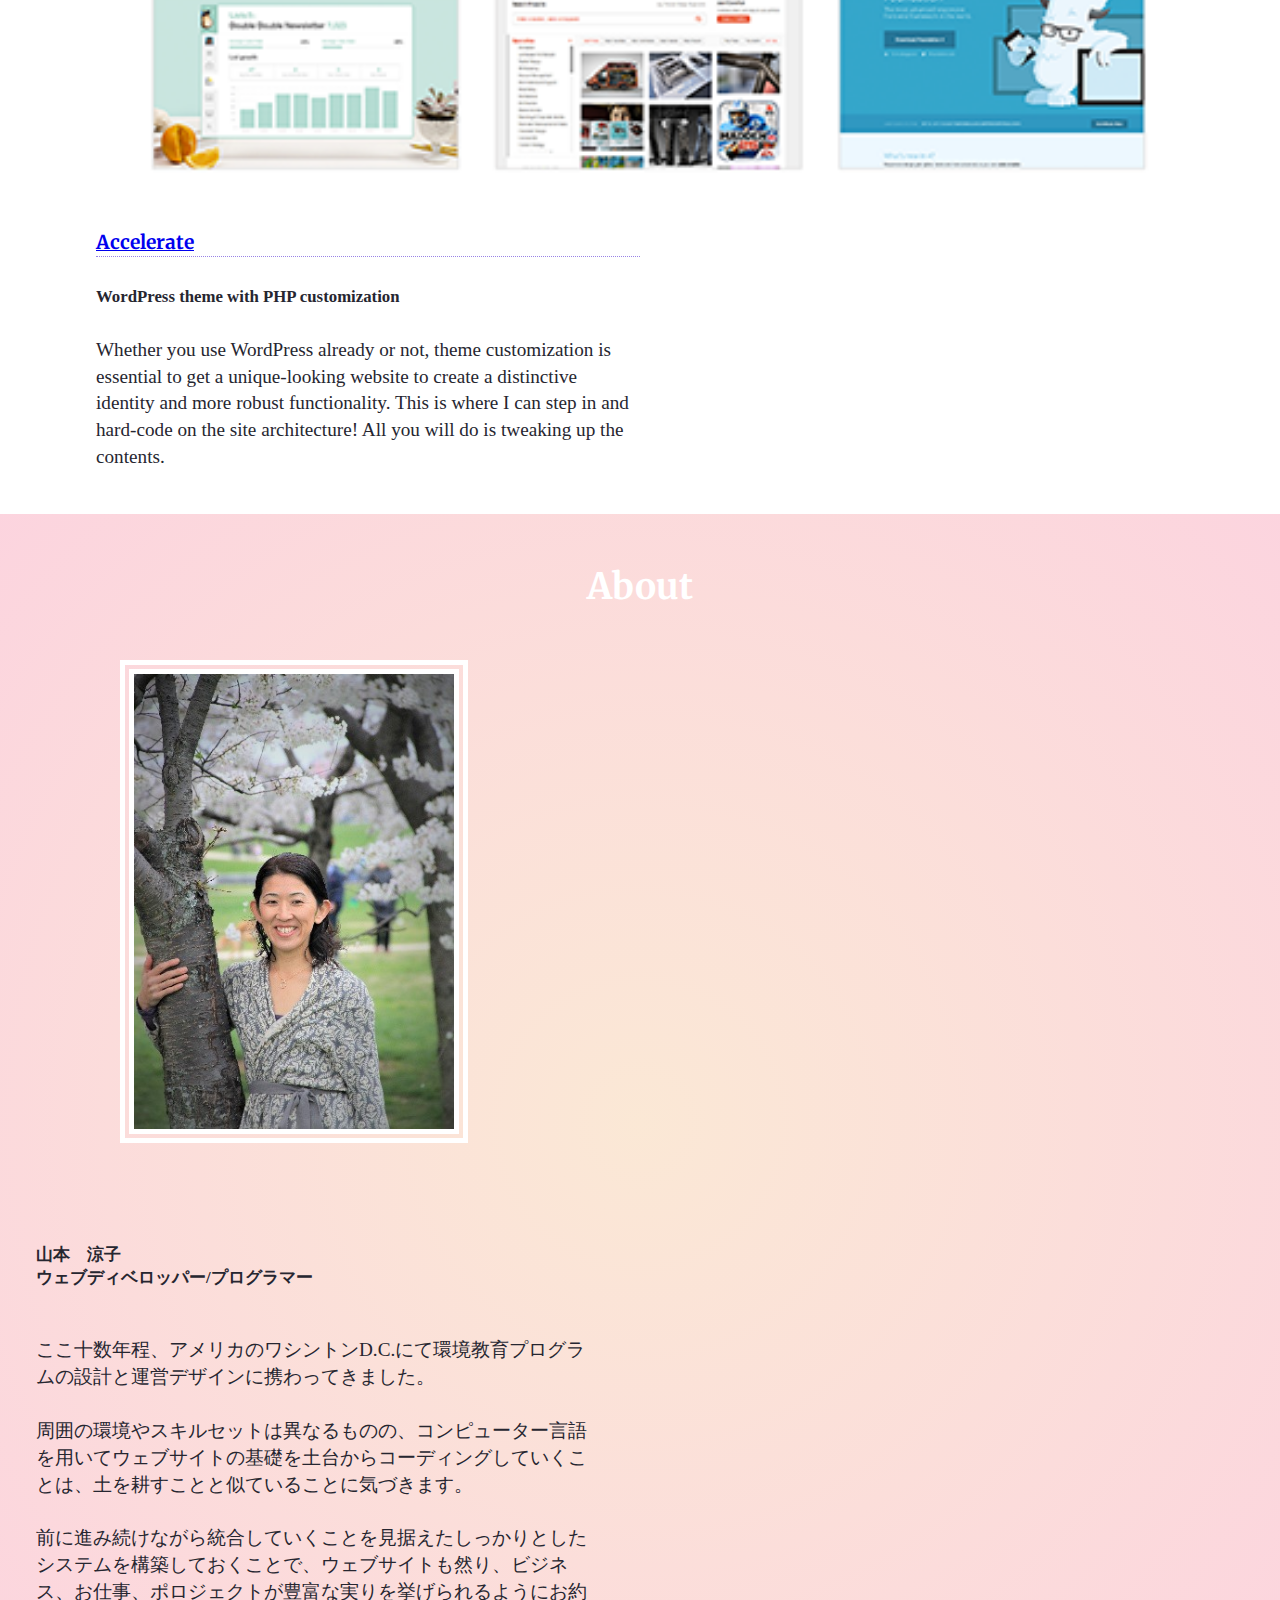
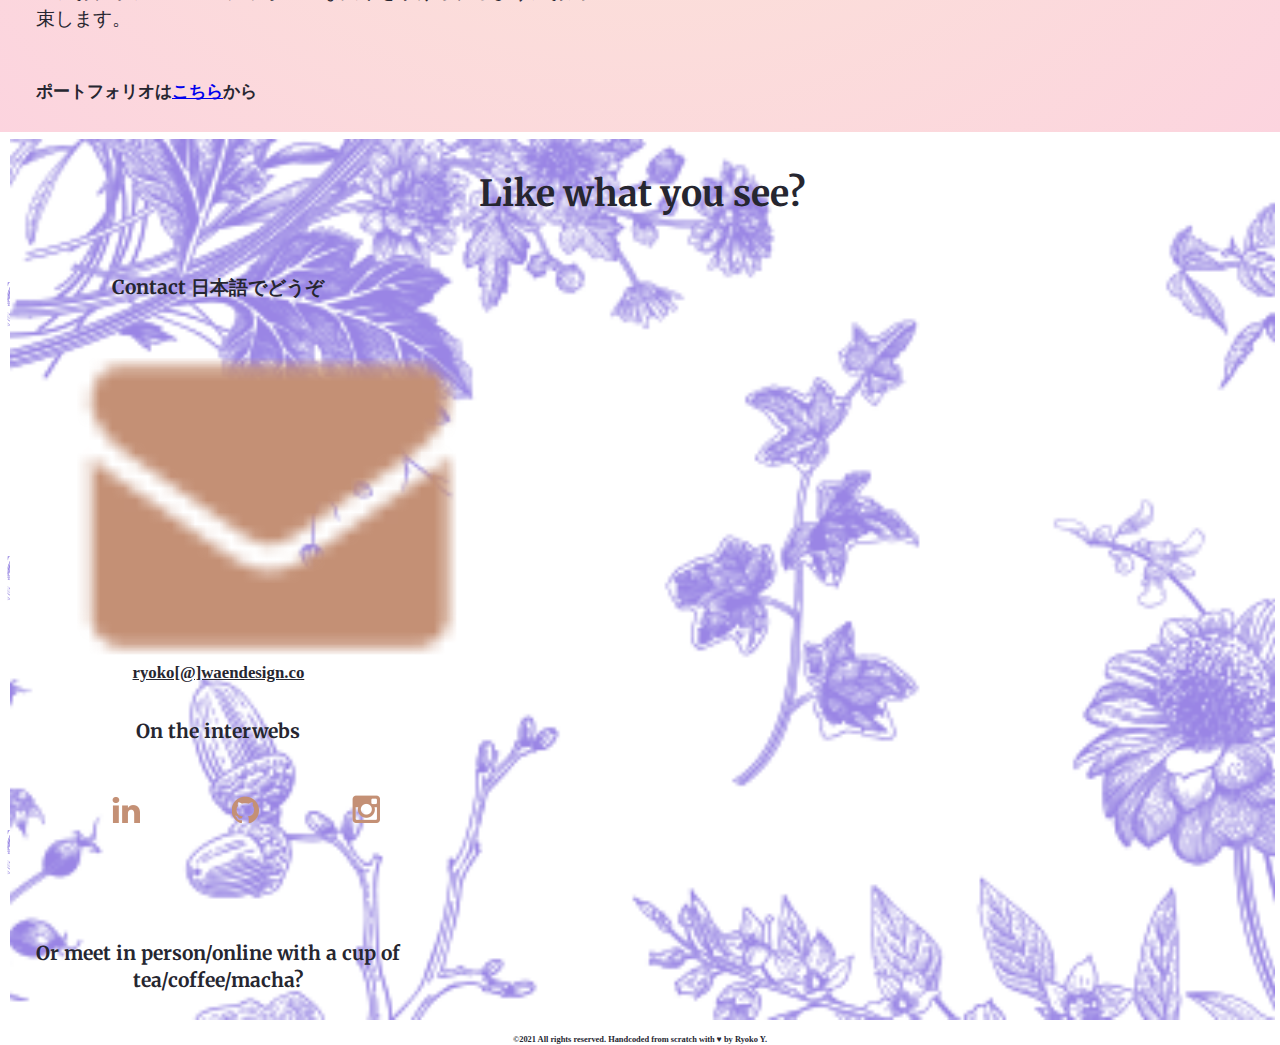
==== commit b466e543: "replace img icon into fontawesome" ====
--- a/japanese/index.html
+++ b/japanese/index.html
@@ -28,7 +28,7 @@
 <body>
 <!-- Add your site or application content here -->
     <header>
-      <div class="full-width">
+      <figure class="full-width">
         <div class="half-width">
           <h3>Waen Design Co.</h3>
         </div>
@@ -45,7 +45,7 @@
        <div class="full-width">
          <h2 class="jap-serif"><br>凛とした<span>コード &amp; プログラミング</span><br>遊び心と温故知新な<span>デザイン</span></h2>
        </div>
-     </div>
+     </figure>
     </header>
 
     <main>
@@ -57,8 +57,8 @@
           </div>
 
           <article class="pf">
-            <div class="image-container"><a href="https://waendesignco.github.io/jubilee-austen-responsive/" target="_blank"><img src="../img/jubilee-thumbnail.png" alt="Jubilee website" /></a>
-            </div>
+            <figure class="image-container"><a href="https://waendesignco.github.io/jubilee-austen-responsive/" target="_blank"><img src="../img/jubilee-thumbnail.png" alt="Jubilee website" /></a>
+            </figure>
             <div class="container" >
               <h3><a href="https://waendesignco.github.io/jubilee-austen-responsive/" target="_blank">Jubilee Austen</a></h3>
               <h5>HTML and CSS codes</h5>
@@ -67,8 +67,8 @@
           </article>
 
           <article class="pf">
-            <div class="image-container"><a href="https://waendesignco.github.io/206-rogue-pickings-responsive/" target="_blank"><img src="../img/rogue-picklings-thumbnail.png" alt="Rogue website" /></a>
-            </div>
+            <figure class="image-container"><a href="https://waendesignco.github.io/206-rogue-pickings-responsive/" target="_blank"><img src="../img/rogue-picklings-thumbnail.png" alt="Rogue website" /></a>
+            </figure>
             <div class="container">
               <h3><a href="https://waendesignco.github.io/206-rogue-pickings-responsive/" target="_blank">Rogue Pickings</a></h3>
               <h5>HTML and CSS coded from Photoshop design comp</h5>
@@ -77,8 +77,8 @@
           </article>
 
           <article class="pf">
-            <div class="image-container"><a href="https://waendesignco.github.io/206-unplugged/" target="_blank"><img src="../img/unplugged.png" alt="Unplugged" /></a>
-            </div>
+            <figure class="image-container"><a href="https://waendesignco.github.io/206-unplugged/" target="_blank"><img src="../img/unplugged.png" alt="Unplugged" /></a>
+            </figure>
             <div class="container">
               <h3><a href="https://waendesignco.github.io/206-unplugged/" target="_blank">Unplugged</a></h3>
               <h5>Mobile First, responsive site coded from Photoshop design comp</h5>
@@ -87,8 +87,8 @@
           </article>
 
           <article class="pf">
-            <div class="image-container"><a href="https://waendesignco.github.io/lolcat-clock/" target="_blank"><img src="../img/lolcat-clock.png" alt="Lolcat clock" /></a>
-            </div>
+            <figure class="image-container"><a href="https://waendesignco.github.io/lolcat-clock/" target="_blank"><img src="../img/lolcat-clock.png" alt="Lolcat clock" /></a>
+            </figure>
             <div class="container">
               <h3><a href="https://waendesignco.github.io/lolcat-clock/" target="_blank">Lolcat Clock</a></h3>
               <h5>JavaScript with event lister</h5>
@@ -97,8 +97,8 @@
           </article>
 
           <article class="pf">
-            <div class="image-container"><a href="https://waendesignco.github.io/magic8ball/" target="_blank"><img src="../img/magic-8-ball.png" alt="Magic 8 Ball" /></a>
-            </div>
+            <figure class="image-container"><a href="https://waendesignco.github.io/magic8ball/" target="_blank"><img src="../img/magic-8-ball.png" alt="Magic 8 Ball" /></a>
+            </figure>
             <div class="container">
               <h3><a href="https://waendesignco.github.io/magic8ball/" target="_blank">Magic 8 Ball</a></h3>
               <h5>Magic 8-Ball with jQuary</h5>
@@ -107,8 +107,8 @@
           </article>
 
           <article class="pf">
-            <div class="image-container"><a href="https://waendesignco.github.io/handcoded-recipes/" target="_blank"><img src="../img/recipe-thumbnail.png" alt="Three recipes" /></a>
-            </div>
+            <figure class="image-container"><a href="https://waendesignco.github.io/handcoded-recipes/" target="_blank"><img src="../img/recipe-thumbnail.png" alt="Three recipes" /></a>
+            </figure>
             <div class="container">
               <h3><a href="https://waendesignco.github.io/handcoded-recipes/" target="_blank">Handcoded Recipes</a></h3>
               <h5>HTML and CSS coded from a design comp</h5>
@@ -118,8 +118,8 @@
         </div>
 
         <article class="pf">
-          <div class="image-container"><a href="https://waendesignco.github.io/206-accelerate-childtheme/" target="_blank"><img src="../img/accelerate.png" alt="Accelerate Homepage" /></a>
-          </div>
+          <figure class="image-container"><a href="https://waendesignco.github.io/206-accelerate-childtheme/" target="_blank"><img src="../img/accelerate.png" alt="Accelerate Homepage" /></a>
+          </figure>
           <div class="container">
             <h3><a href="https://waendesignco.github.io/206-accelerate-childtheme/" target="_blank">Accelerate</a></h3>
             <h5>WordPress theme with PHP customization</h5>
@@ -135,9 +135,9 @@
           <div class="title jap-sans">
             <h2>About</h2>
           </div>
-          <div class="half-width">
+          <figure class="half-width">
             <img class="about-img" src="../img/about-ryoko.jpg" alt="Ryoko" />
-          </div>
+          </figure>
           <div class="half-width">
             <div class="about-container jap-serif">
               <h5>山本　涼子<br>ウェブディベロッパー/プログラマー</h5>
@@ -151,7 +151,7 @@
       </section>
       <!-- content section -->
       <section id="contact">
-        <div class="full-width">
+        <figure class="full-width">
           <div class="contact-title">
             <h2>Like what you see?</h2>
           </div>
@@ -170,7 +170,7 @@
           <div class="third-width">
               <h4 id="meeting"> Or meet in person/online with a cup of tea/coffee/macha?</h4>
           </div>
-        </div>
+        </figure>
       </section>
       <!-- footer -->
       <footer>
--- a/css/main.css
+++ b/css/main.css
@@ -99,6 +99,14 @@
      color: #262630;
    }
 
+   img {
+     width: 100%;
+   }
+
+   figure {
+     margin: 0;
+   }
+
    /****** GRID ******/
    .full-width {
      width: 100%;
@@ -114,9 +122,8 @@
    /****** HEADER ******/
    header {
      height: 30em;
-     background: url('../img/hero-img.png');
+     background: url('../img/hero-img.png')center no-repeat #9883E5;
      background-size: cover;
-     background-position: center;
      overflow: auto;
    }
 
@@ -288,6 +295,13 @@
    }
 
    /****** CONTACT ******/
+   #contact .full-width{
+     height: auto;
+     background: url('../img/footer-background.png')center no-repeat #9883E5;
+     background-size: cover;
+     margin: 0.1em;
+   }
+
    .contact-title h2{
      font-family:'Merriweather', serif;
      font-size: 1em;
@@ -296,20 +310,6 @@
      text-align:center;
    }
 
-   #contact {
-     height: auto;
-     background: url('../img/footer-background.png');
-     margin: 0.1em;
-   }
-
-   #contact .title {
-     width: 100%;
-     text-align:center;
-     margin: auto;
-     display: flex;
-     justify-content: center;
-   }
-
    h4 {
      text-align: center;
      color: #262630;
@@ -317,13 +317,22 @@
      font-size: 0.8em;
    }
 
-   #envelope {
-     padding-left: 2em;
+   .email {
+     display: flex;
+     justify-content: center;
+     flex-flow: row nowrap;
+   }
+
+   p.fontawesome-icon .f0e0 {
+     width: 3em;
+     height: auto;
+     color: #527158;
      padding-right: 0.5em;
    }
 
    #contact a {
-     text-align: center;
+     display: flex;
+     justify-content: center;
      color: #262630;
      font-weight: bold;
      font-size: 0.7em;
@@ -336,13 +345,14 @@
 
    ul#socialmedia {
      display: flex;
-     flex-flow: row nowrap;
-     text-align: : center;
-   }
-
-   ul img {
-     margin: 0 auto;
-     padding-left: 2.5em;
+     justify-content: center;
+     padding-left: 0px;
+   }
+
+   #socialmedia li {
+     width: 3em;
+     height: 3em;
+     padding: 1em;
    }
 
    footer {
@@ -358,6 +368,12 @@
    .jap-sans {
      font-family: 'Noto+Sans+JP', sans-serif;
    }
+
+   h2.jap-serif {
+     font-size: 1.4em;
+   }
+
+
 
    /****** WORK PAGE add later******/
    .temp h2 {
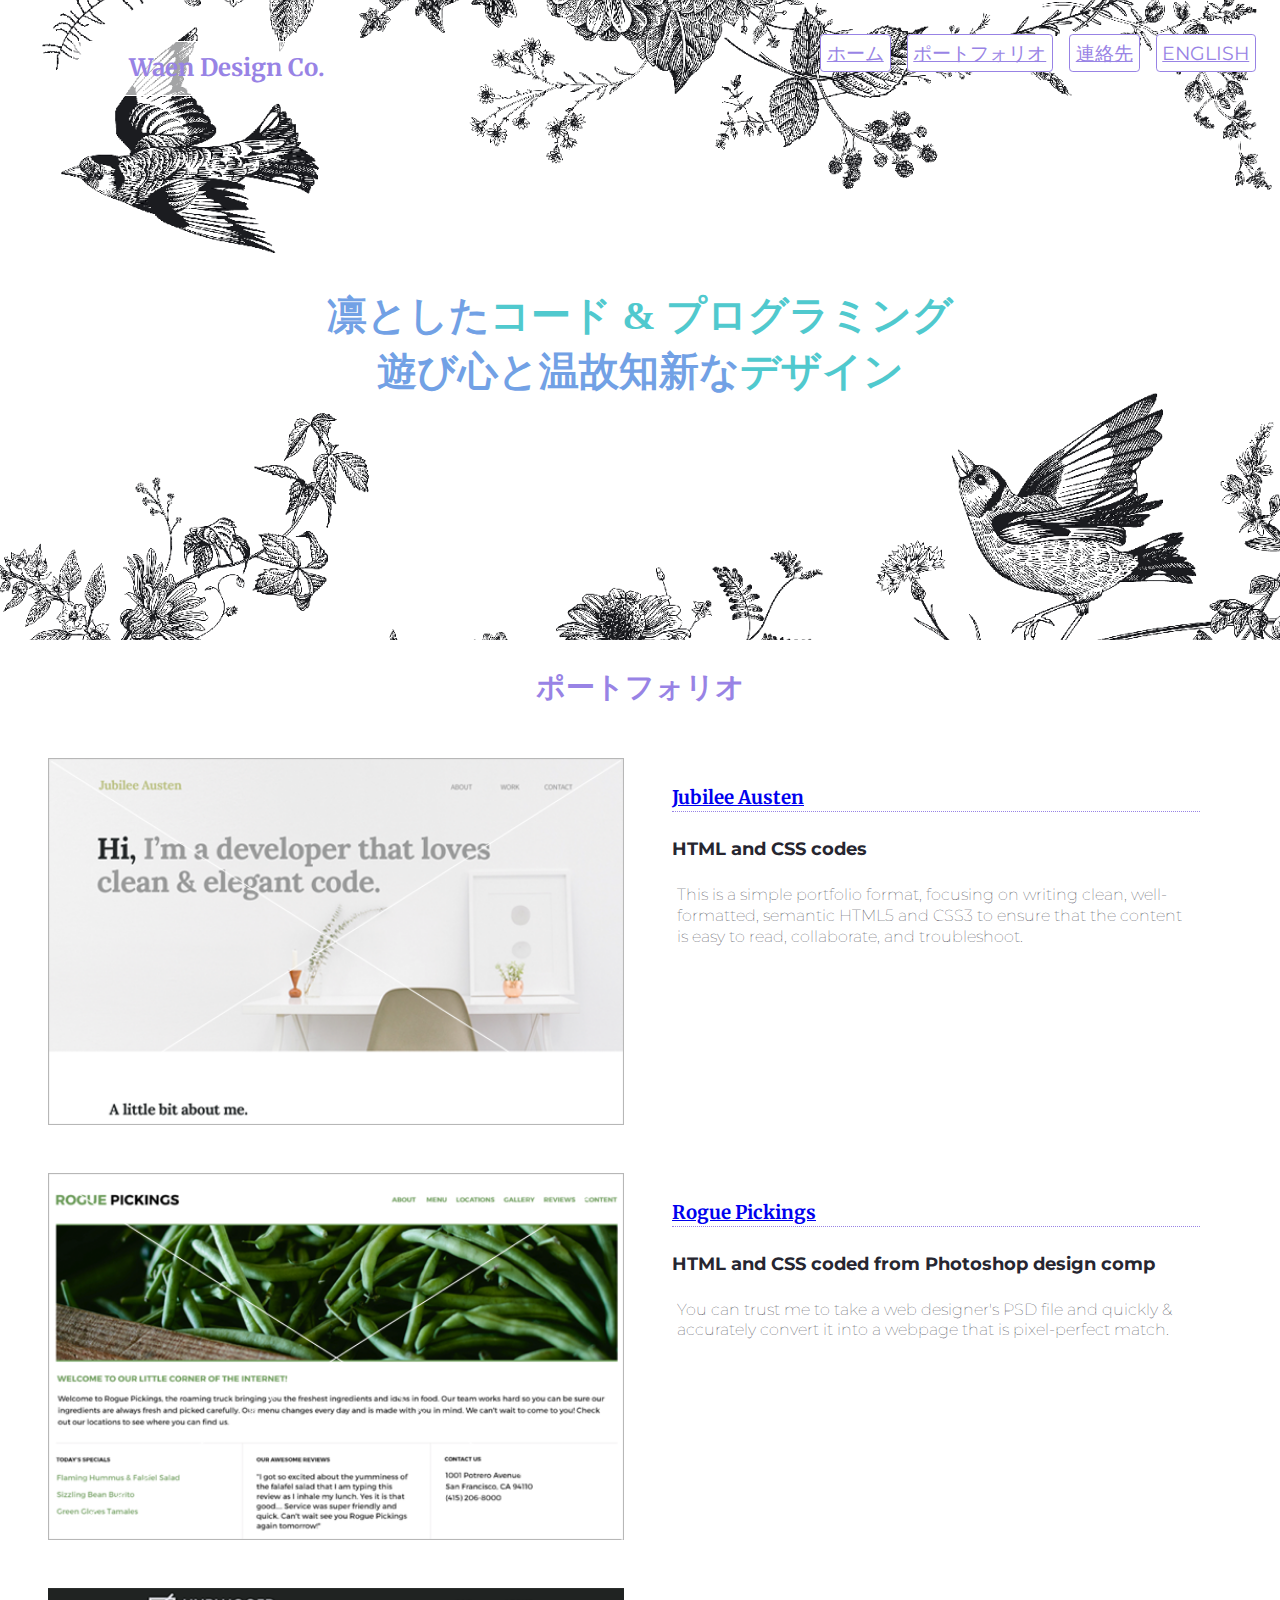
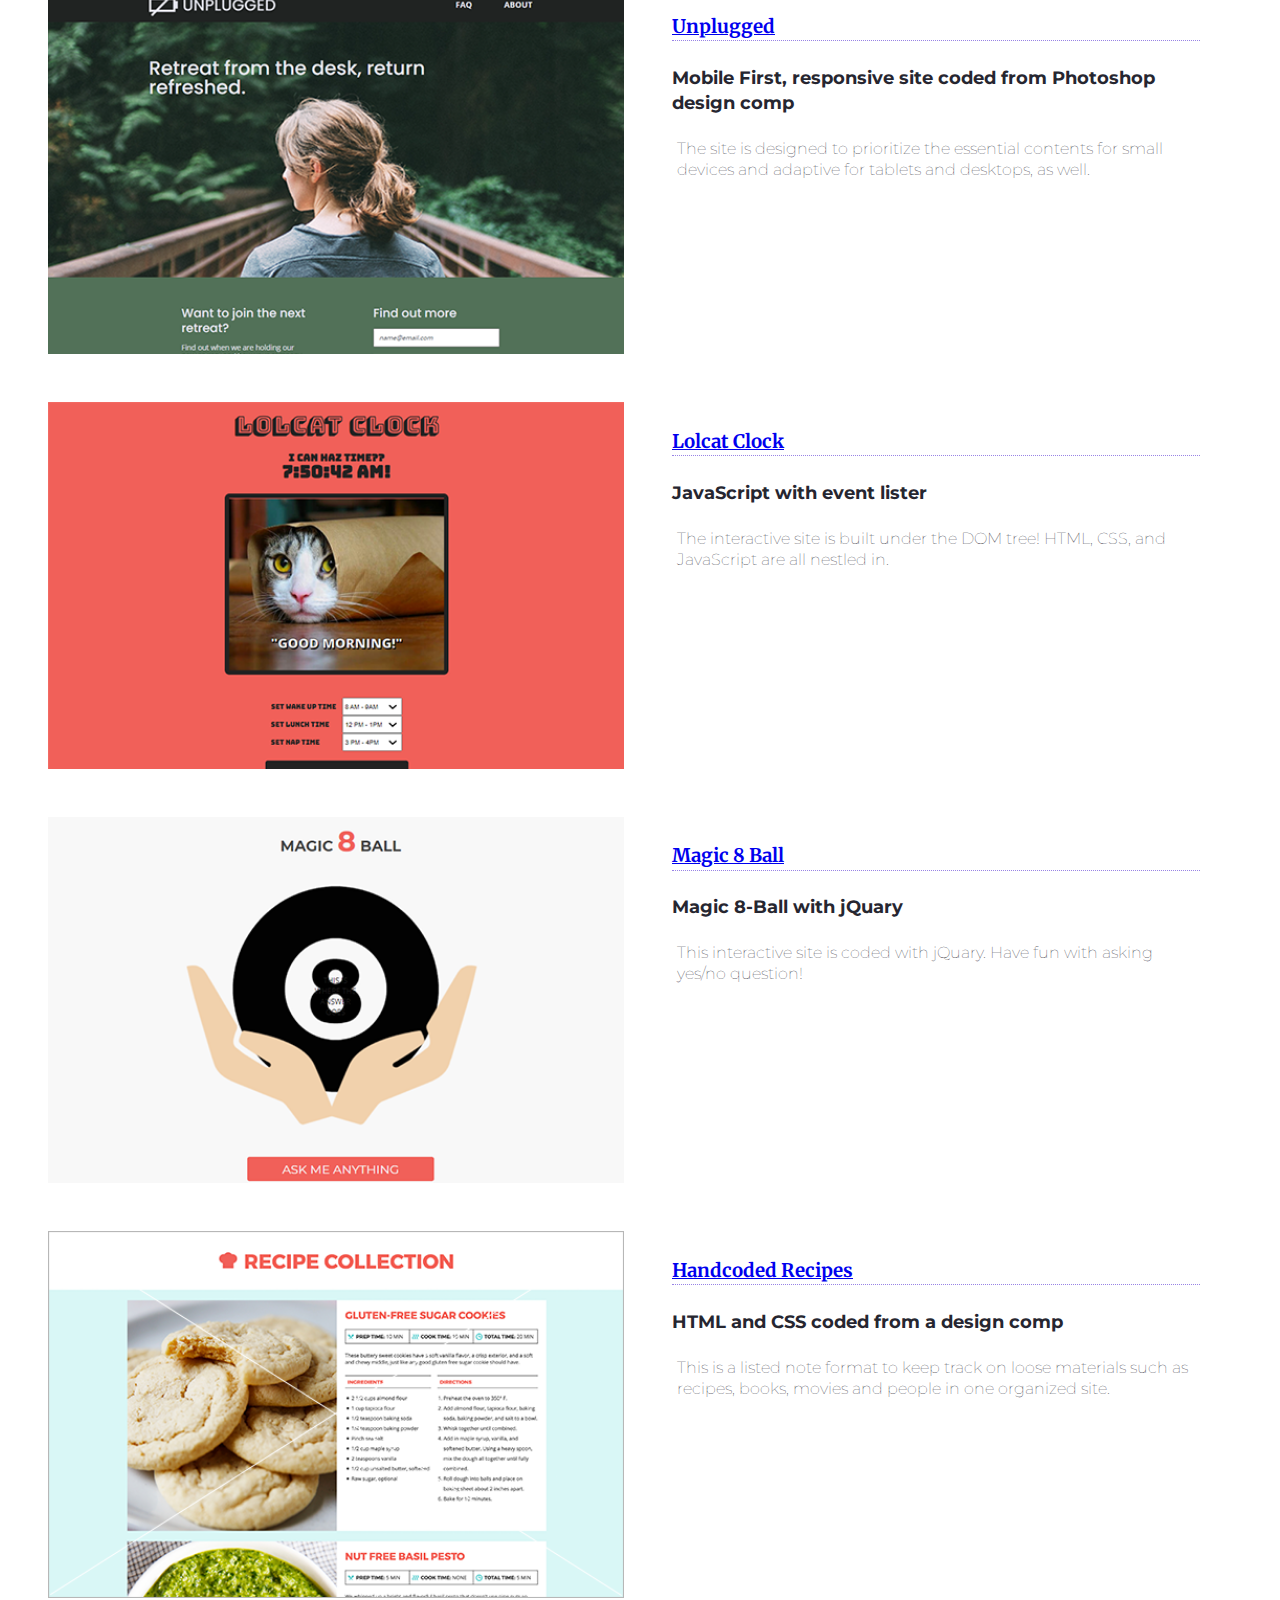
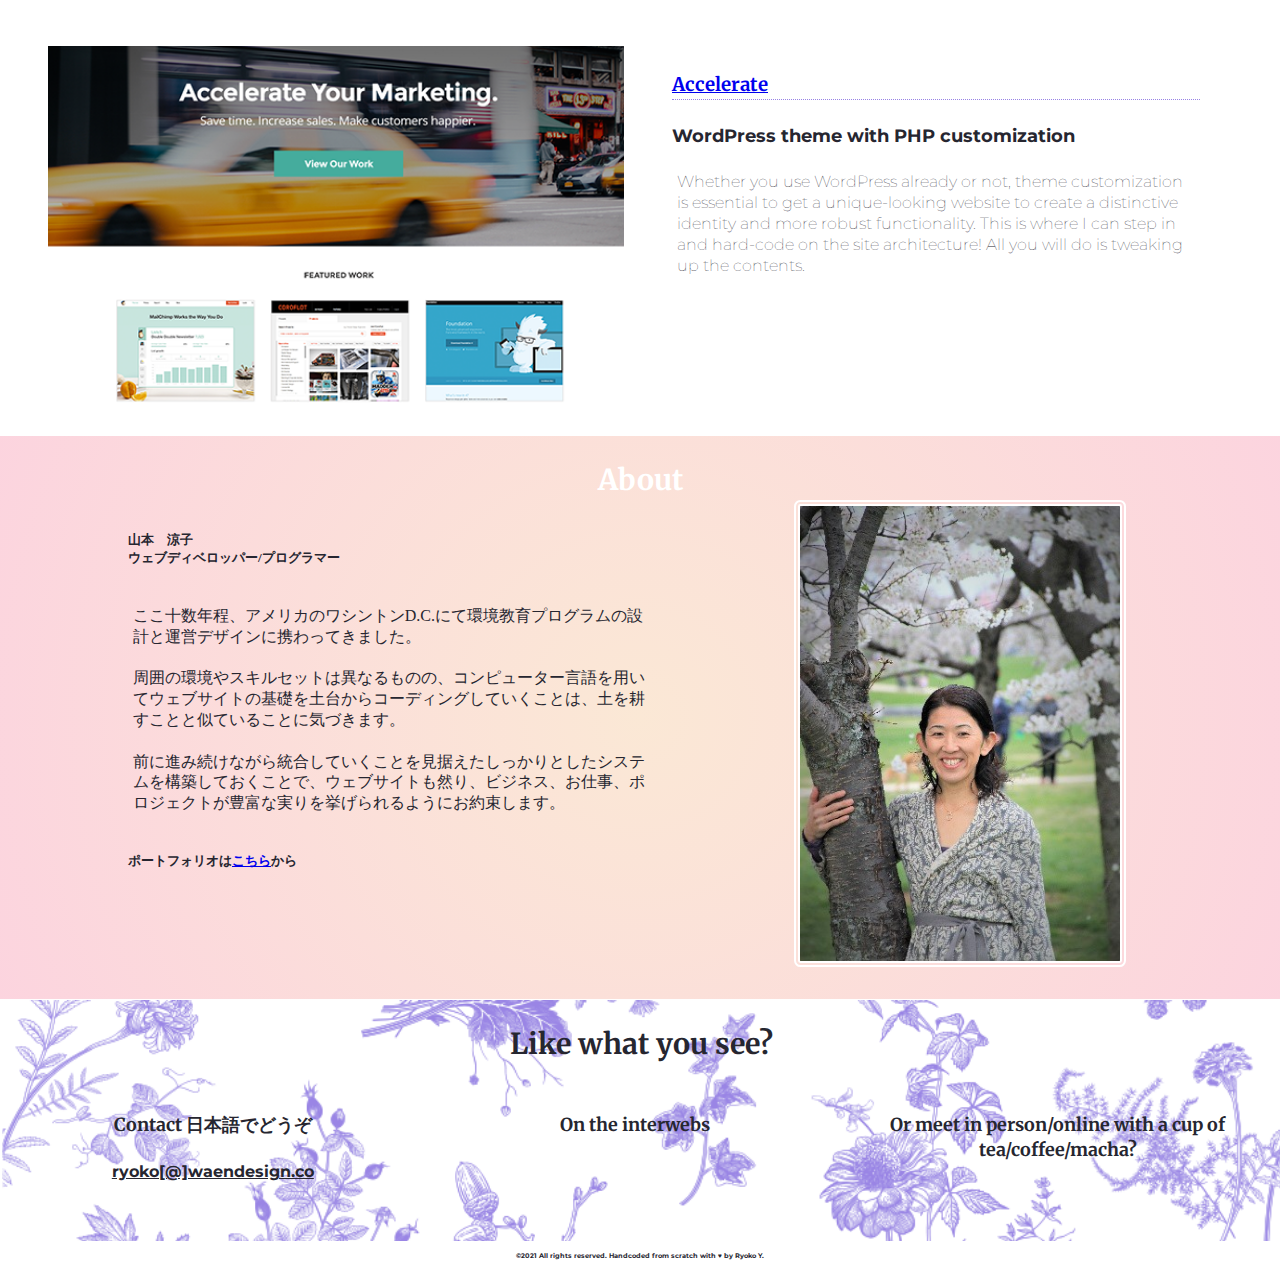
==== commit 9cd9163e: "mobile first and responsive" ====
--- a/japanese/index.html
+++ b/japanese/index.html
@@ -26,23 +26,24 @@
 </head>
 <!-- Hello, welcome to Ryoko's html in Japanese :) -->
 <body>
-<!-- Add your site or application content here -->
     <header>
       <figure class="full-width">
-        <div class="half-width">
-          <h3>Waen Design Co.</h3>
+        <div class="top">
+          <div class="half-width">
+            <h3>Waen Design Co.</h3>
+          </div>
+          <div class="nav">
+            <nav>
+              <ul>
+                <li><a href="index.html">ホーム</a></li>
+                <li><a href="#portfolio">ポートフォリオ</a></li>
+                <li><a href="#contact">連絡先</a></li>
+                <li><a href="../index.html" target="_blank">English</a></li>
+              </ul>
+            </nav>
+          </div>
         </div>
-        <div class="half-width">
-          <nav>
-            <ul>
-              <li><a href="index.html">ホーム</a></li>
-              <li><a href="#portfolio">ポートフォリオ</a></li>
-              <li><a href="#contact">連絡先</a></li>
-              <li><a href="../index.html" target="_blank">English</a></li>
-            </ul>
-          </nav>
-       </div>
-       <div class="full-width">
+       <div class="tagline">
          <h2 class="jap-serif"><br>凛とした<span>コード &amp; プログラミング</span><br>遊び心と温故知新な<span>デザイン</span></h2>
        </div>
      </figure>
@@ -55,13 +56,12 @@
           <div class="port-title jap-serif">
             <h2>ポートフォリオ</h2>
           </div>
-
           <article class="pf">
             <figure class="image-container"><a href="https://waendesignco.github.io/jubilee-austen-responsive/" target="_blank"><img src="../img/jubilee-thumbnail.png" alt="Jubilee website" /></a>
             </figure>
             <div class="container" >
               <h3><a href="https://waendesignco.github.io/jubilee-austen-responsive/" target="_blank">Jubilee Austen</a></h3>
-              <h5>HTML and CSS codes</h5>
+              <h4>HTML and CSS codes</h4>
               <p>This is a simple portfolio format, focusing on writing clean, well-formatted, semantic HTML5 and CSS3 to ensure that the content is easy to read, collaborate, and troubleshoot.</p>
             </div>
           </article>
@@ -71,7 +71,7 @@
             </figure>
             <div class="container">
               <h3><a href="https://waendesignco.github.io/206-rogue-pickings-responsive/" target="_blank">Rogue Pickings</a></h3>
-              <h5>HTML and CSS coded from Photoshop design comp</h5>
+              <h4>HTML and CSS coded from Photoshop design comp</h4>
               <p>You can trust me to take a web designer's PSD file and quickly & accurately convert it into a webpage that is pixel-perfect match.</p>
             </div>
           </article>
@@ -81,7 +81,7 @@
             </figure>
             <div class="container">
               <h3><a href="https://waendesignco.github.io/206-unplugged/" target="_blank">Unplugged</a></h3>
-              <h5>Mobile First, responsive site coded from Photoshop design comp</h5>
+              <h4>Mobile First, responsive site coded from Photoshop design comp</h4>
               <p>The site is designed to prioritize the essential contents for small devices and adaptive for tablets and desktops, as well.</p>
             </div>
           </article>
@@ -91,7 +91,7 @@
             </figure>
             <div class="container">
               <h3><a href="https://waendesignco.github.io/lolcat-clock/" target="_blank">Lolcat Clock</a></h3>
-              <h5>JavaScript with event lister</h5>
+              <h4>JavaScript with event lister</h4>
               <p>The interactive site is built under the DOM tree! HTML, CSS, and JavaScript are all nestled in.</p>
             </div>
           </article>
@@ -101,7 +101,7 @@
             </figure>
             <div class="container">
               <h3><a href="https://waendesignco.github.io/magic8ball/" target="_blank">Magic 8 Ball</a></h3>
-              <h5>Magic 8-Ball with jQuary</h5>
+              <h4>Magic 8-Ball with jQuary</h4>
               <p>This interactive site is coded with jQuary. Have fun with asking yes/no question!</p>
             </div>
           </article>
@@ -111,7 +111,7 @@
             </figure>
             <div class="container">
               <h3><a href="https://waendesignco.github.io/handcoded-recipes/" target="_blank">Handcoded Recipes</a></h3>
-              <h5>HTML and CSS coded from a design comp</h5>
+              <h4>HTML and CSS coded from a design comp</h4>
               <p>This is a listed note format to keep track on loose materials such as recipes, books, movies and people in one organized site.</p>
             </div>
           </article>
@@ -122,7 +122,7 @@
           </figure>
           <div class="container">
             <h3><a href="https://waendesignco.github.io/206-accelerate-childtheme/" target="_blank">Accelerate</a></h3>
-            <h5>WordPress theme with PHP customization</h5>
+            <h4>WordPress theme with PHP customization</h4>
             <p>Whether you use WordPress already or not, theme customization is essential to get a unique-looking website to create a distinctive identity and more robust functionality. This is where I can step in and hard-code on the site architecture! All you will do is tweaking up the contents.</p>
           </div>
         </article>
@@ -131,47 +131,57 @@
 
       <!-- About section -->
       <section id="about">
-        <div class="full-width">
-          <div class="title jap-sans">
+        <article class="full-width">
+          <div class="title">
             <h2>About</h2>
           </div>
-          <figure class="half-width">
-            <img class="about-img" src="../img/about-ryoko.jpg" alt="Ryoko" />
-          </figure>
-          <div class="half-width">
-            <div class="about-container jap-serif">
-              <h5>山本　涼子<br>ウェブディベロッパー/プログラマー</h5>
-              <p>ここ十数年程、アメリカのワシントンD.C.にて環境教育プログラムの設計と運営デザインに携わってきました。
-                <br><br>周囲の環境やスキルセットは異なるものの、コンピューター言語を用いてウェブサイトの基礎を土台からコーディングしていくことは、土を耕すことと似ていることに気づきます。
-                <br><br>前に進み続けながら統合していくことを見据えたしっかりとしたシステムを構築しておくことで、ウェブサイトも然り、ビジネス、お仕事、ポロジェクトが豊富な実りを挙げられるようにお約束します。</p>
-              <h5>ポートフォリオは<a href="#portfolio">こちら</a>から</h5>
-            </div>
-          </div>
-        </div>
+          <div class="content-wrapper">
+            <figure class="about-image-container">
+              <img class="about-img" src="../img/about-ryoko.jpg" alt="Ryoko" />
+            </figure>
+            <div class="container">
+              <div class="about-container jap-serif">
+                <h5>山本　涼子<br>ウェブディベロッパー/プログラマー</h5>
+                <p>ここ十数年程、アメリカのワシントンD.C.にて環境教育プログラムの設計と運営デザインに携わってきました。
+                  <br><br>周囲の環境やスキルセットは異なるものの、コンピューター言語を用いてウェブサイトの基礎を土台からコーディングしていくことは、土を耕すことと似ていることに気づきます。
+                  <br><br>前に進み続けながら統合していくことを見据えたしっかりとしたシステムを構築しておくことで、ウェブサイトも然り、ビジネス、お仕事、ポロジェクトが豊富な実りを挙げられるようにお約束します。</p>
+                <h5>ポートフォリオは<a href="#portfolio">こちら</a>から</h5>
+              </div>
+            </div>
+          </div>
+        </article>
       </section>
+
       <!-- content section -->
       <section id="contact">
         <figure class="full-width">
           <div class="contact-title">
             <h2>Like what you see?</h2>
           </div>
-          <div class="third-width">
-            <h4>Contact 日本語でどうぞ</h4>
-            <img id="envelope" src="../img/icon-envelope.png" alt="envelope icon" /><a href="mailto:ryoko@waendesign.co">ryoko[@]waendesign.co</a>
-          </div>
-          <div class="third-width">
-            <h4>On the interwebs</h4>
-            <ul id="socialmedia">
-              <li><a href="https://www.linkedin.com/in/yamamoto-ryoko-75030a43/" target="_blank"><img src="../img/icon-linkedin.png" alt="Linkedin icon" /></a></li>
-              <li><a href="https://github.com/waendesignco" target="_blank"><img src="../img/icon-github.png" alt="Github icon" /></a></li>
-              <li><a href="https://www.instagram.com/waendesignco/" target="_blank"><img src="../img/icon-instagram.png" alt="Instagram icon" /></a></li>
-            </ul>
-          </div>
-          <div class="third-width">
+          <div class="contact-wrapper">
+            <div class="third-width">
+              <container>
+                <h4>Contact 日本語でどうぞ</h4>
+                <div class="email"><h3 class="fontawesome-icon"><i class="fas fa-envelope-square"></i></h3><a href="mailto:ryoko@waendesign.co">ryoko[@]waendesign.co</a></div>
+               </container>
+            </div>
+            <div class="third-width">
+              <container>
+                <h4>On the interwebs</h4>
+                <div class="social-icons">
+                  <ul id="socialmedia">
+                    <li><a href="https://www.linkedin.com/in/yamamoto-ryoko/" target="_blank"><i class="fab fa-linkedin"></i></a></li>
+                    <li><a href="https://github.com/waendesignco" target="_blank"><i class="fab fa-github"></i></a></li>
+                    <li><a href="https://www.instagram.com/waendesignco/" target="_blank"><i class="fab fa-instagram"></i></a></li>
+                  </ul></div>
+              </container>
+            </div>
+            <div class="third-width">
               <h4 id="meeting"> Or meet in person/online with a cup of tea/coffee/macha?</h4>
-          </div>
-        </figure>
-      </section>
+            </div>
+         </figure>
+       </section>
+
       <!-- footer -->
       <footer>
          <div class="full-length">
@@ -179,6 +189,7 @@
          </div>
       </footer>
     </main>
+
   <script src="../js/vendor/modernizr-3.11.2.min.js"></script>
   <script src="../js/plugins.js"></script>
   <script src="../js/main.js"></script>
--- a/css/main.css
+++ b/css/main.css
@@ -87,25 +87,54 @@
    Author's custom styles
    ========================================================================== */
    /****** BASE STYLES ******/
-   html {
-     height: 100%
-   }
-
-   body {
-     height: 100%
-     font-family: 'Montserrat', sans-serif;
-     font-size: 1.5em;
-     font-weight: normal;
-     color: #262630;
-   }
-
-   img {
-     width: 100%;
-   }
-
-   figure {
-     margin: 0;
-   }
+html {
+  height: 100%
+}
+
+body {
+  height: 100%;
+  font-family: 'Montserrat', sans-serif;
+  font-weight: normal;
+  color: #262630;
+}
+
+h1 {
+  font-size: 2em;
+}
+
+h2 {
+  font-size: 1.5em;
+}
+
+h3 {
+  font-size: 1.17em;
+}
+
+h4 {
+  font-size: 1.12em;
+}
+
+h5 {
+  font-size: 0.83em;
+}
+
+h6 {
+  font-size: 0.75em;
+}
+
+p {
+  font-size: 1em;
+  line-height: 1.3em;
+  padding: 0 0.3em;
+}
+
+img {
+     width: 100%;
+}
+
+figure {
+  margin: 0;
+}
 
    /****** GRID ******/
    .full-width {
@@ -121,7 +150,7 @@
 
    /****** HEADER ******/
    header {
-     height: 30em;
+     height: 40em;
      background: url('../img/hero-img.png')center no-repeat #9883E5;
      background-size: cover;
      overflow: auto;
@@ -130,24 +159,28 @@
    .full-width {
      display: flex;
      flex-flow: column;
+   }
+
+   .top {
+    margin-bottom: 3em;
    }
 
    header h3 {
      width: 180%;
      margin: 1.7em 0.5em;
      padding: 0.2em;
-     background: white;
+     background: #FFFFFF99;
      border: 1px solid #FFFFFF;
-     font-size: 1.25em;
+     border-radius: 0.2em;
      color: #9883E5;
      text-align: center;
    }
 
-   nav {
+   .nav {
      width: 100%;
      display: flex;
      flex-flow: column;
-     padding: 1em 1em;
+     padding: 1em 0;
    }
 
    nav ul {
@@ -157,6 +190,8 @@
      align-content: flex-start;
      flex-wrap: wrap;
      margin: 0 1em;
+     padding-left: 0;
+     margin-left: 0;
    }
 
    nav ul li {
@@ -166,6 +201,7 @@
    nav ul li a {
      background: white;
      border: 0.1em solid #9883E5;
+     border-radius: 0.2em;
      font-size: 0.7em;
      color: #9883E5;
      text-align: center;
@@ -173,20 +209,21 @@
      padding: 0.3em 0.3em;
    }
 
+   .tagline {
+     width: 100%;
+     padding: 1em 0;
+   }
+
    header h2 {
      width: 85%;
-     clear: both;
      font-family: 'Merriweather', serif;
-     font-size: 1em;
      font-weight: 600;
-     line-height: 1.2em;
      color: #72A1E5FF;
      margin: auto;
      text-align: center;
    }
 
    header h2 span {
-     font-size: 1em;
      color: #50C9CEFF;
    }
 
@@ -196,21 +233,19 @@
    }
 
    .port-title {
-   	padding: 0.2em 0;
-   	font-family:'Merriweather', serif;
-   	font-size: 0.8em;
-   	font-weight: bold;
-   	color: #9883E5FF;
-     text-align:center;
+   	 padding: 0.2em 0;
+   	 font-family:'Merriweather', serif;
+   	 font-weight: bold;
+   	 color: #9883E5FF;
+    text-align:center;
    }
 
    .pf {
-   	 margin: 1em 0;
+   	 margin: 1.5em 0;
      overflow: auto;
      width: 100%;
      display: flex;
      flex-flow: column;
-
    }
 
    .image-container {
@@ -229,7 +264,7 @@
 
    .container {
    	float: left;
-   	padding: 0.5em 0 0 0.5em;
+   	padding: 0.5em 0 0 2.5em;
    	width: 95%;
    	height: auto;
     box-sizing: border-box;
@@ -238,8 +273,7 @@
    }
 
    .container h3 {
-     font-size: 0.8em;
-     border-bottom: 0.1em dotted #9883E5FF;
+    border-bottom: 0.1em dotted #9883E5FF;
    }
 
    /****** ABOUT ******/
@@ -252,12 +286,11 @@
    }
 
    .title h2 {
-     padding: 0.3em 0;
      font-family:'Merriweather', serif;
-     font-size: 1em;
      font-weight: bold;
      color: #FFFFFF;
-     text-align:center;
+     text-align: center;
+     margin-bottom: 0;
   }
 
    .about-image-container {
@@ -271,6 +304,7 @@
      width: 50%;
      height: auto;
      border: 0.4em double #FFFFFF;
+     border-radius: 0.4em;
      margin: auto;
    }
 
@@ -280,54 +314,48 @@
      padding: 0 0.5em;
    }
 
-   h5 {
-     font-size: 0.7em;
-   }
-
    p {
-     font-size: 0.5em;
      font-weight: lighter;
    }
 
    h3  {
-     font-size: 1em;
      font-family:'Merriweather', serif;
    }
 
    /****** CONTACT ******/
-   #contact .full-width{
+   #contact .full-width {
+     width: 100%;
      height: auto;
      background: url('../img/footer-background.png')center no-repeat #9883E5;
      background-size: cover;
      margin: 0.1em;
    }
 
-   .contact-title h2{
+   .contact-title h2 {
      font-family:'Merriweather', serif;
-     font-size: 1em;
      font-weight: bold;
      color: #262630;
      text-align:center;
    }
 
-   h4 {
+   #contact h4 {
      text-align: center;
      color: #262630;
      font-family:'Merriweather', serif;
-     font-size: 0.8em;
    }
 
    .email {
      display: flex;
      justify-content: center;
-     flex-flow: row nowrap;
-   }
-
-   p.fontawesome-icon .f0e0 {
-     width: 3em;
-     height: auto;
-     color: #527158;
-     padding-right: 0.5em;
+   }
+
+   h3.fontawesome-icon {
+     margin-top: 0;
+     margin-bottom: 0;
+   }
+
+   i.fas.fa-envelope-square {
+     width: 1.5em;
    }
 
    #contact a {
@@ -335,7 +363,6 @@
      justify-content: center;
      color: #262630;
      font-weight: bold;
-     font-size: 0.7em;
      padding-bottom: 0.5em;
    }
 
@@ -350,9 +377,13 @@
    }
 
    #socialmedia li {
-     width: 3em;
-     height: 3em;
+     width: 2em;
+     height: 2em;
      padding: 1em;
+   }
+
+   #socialmedia a {
+     font-size: 2em;
    }
 
    footer {
@@ -370,10 +401,8 @@
    }
 
    h2.jap-serif {
-     font-size: 1.4em;
-   }
-
-
+     font-size: 2em;
+   }
 
    /****** WORK PAGE add later******/
    .temp h2 {
@@ -479,44 +508,29 @@
 
 /***** TABLETS *****/
 @media (min-width: 768px) {
-
-}
-
-/***** DESKTOPS *****/
-@media (min-width: 1200px) {
-  .third-width {
-    width: 33%;
-    float: left;
-  }
-
-  header {
-    height: 30em;
-    background: url('../img/hero-img.png');
-    background-size: cover;
-    background-position: center;
-    overflow: auto;
+  .top {
+   display: flex;
+   flex-flow: row nowrap;
+   margin-bottom: 7em;
   }
 
   header h3 {
     width: 9em;
-    margin: 1.7em 0.5em;
-    padding: 0.2em;
-    background: white;
-    border: 1px solid #FFFFFF;
     font-size: 1.25em;
-    color: #9883E5;
-    text-align: center;
-  }
-
-  nav {
-    float: right;
+    margin: 1.7em 1em;
+  }
+
+  .nav {
+    width: 50%;
     padding: 2.5em 1em;
-  }
+      }
 
   nav ul {
     display: flex;
-    justify-content: flex-start;
+    justify-content: flex-end;
     margin: 0 1em;
+    padding-left: 0;
+    margin-left: 0;
   }
 
   nav ul li {
@@ -530,26 +544,31 @@
     color: #9883E5;
     text-align: center;
     text-transform: uppercase;
-    padding: 0.3em 0.3em;
+    padding: 0.3em;
   }
 
   header h2 {
-    font-size: 1.5em;
-    padding: 3em 0;
-  }
-
-  .port-title {
-   padding: 0.5em 0;
-   font-size: 1em;
-  }
-
-  .image {
-    padding-left: 2em;
+    width: 65%;
+  }
+
+  .tagline {
+    display: flex;
+    align-items: center;
+  }
+
+  .pf {
+    flex-flow: row nowrap;
+  }
+
+  .image-container {
+    width: 45%;
+    padding-left: 1.5em;
     float: left;
   }
+
   .container {
    float: left;
-   padding: 0.7em 0 0 4em;
+   padding-left: 3em;
    width: 50%;
    height: auto;
    box-sizing: border-box;
@@ -557,96 +576,73 @@
    display: inline-block;
   }
 
-  /****** ABOUT ******/
-
-  .title h2 {
-    padding: 0.5em 0;
-    font-family:'Merriweather', serif;
+  .content-wrapper {
+    display: flex;
+    flex-flow: row-reverse;
+  }
+
+  .about-image-container {
+    width: 50%;
+    margin-bottom: 2em;
+  }
+
+  .about-container {
+    width: 100%;
+    padding: 0 1em;
+  }
+
+  #contact div.third-width {
+      width: 33%;
+      float: left;
+  }
+
+  h2.jap-serif {
+    font-size: 2em;
+  }
+}
+
+/***** DESKTOPS *****/
+@media (min-width: 1200px) {
+  header h3 {
+    width: 12em;
+    padding: 0.4em;
     font-size: 1.5em;
-    font-weight: bold;
-    color: #FFFFFF;
-    text-align:center;
-  }
-
-  .about-img {
-    border: 0.6em double #FFFFFF;
-    display: flex;
-    margin: 0 0 3em 5em;
-  }
-
-  .about-container {
-    display: flex;
-    flex-flow: row wrap;
-    padding: 0 1.5em;
-  }
-
-  p {
-    font-size: 0.8em;
-    font-weight: lighter;
-  }
-
-  h3  {
-    font-family:'Merriweather', serif;
-  }
-
-  /****** CONTACT ******/
-  .contact-title h2{
-    font-family:'Merriweather', serif;
-    font-size: 1.5em;
-    font-weight: bold;
-    color: #262630;
-    text-align:center;
-  }
-
-  #contact {
-    height: auto;
-    background: url('../img/footer-background.png');
-    margin: 0.3em;
-  }
-
-  #contact .title {
-    text-align:center;
-    margin: auto;
-  }
-
-  h4 {
-    text-align: center;
-    color: #262630;
-    font-family:'Merriweather', serif;
-    font-size: 0.8em;
-  }
-
-  #envelope {
-    padding-left: 2em;
-    padding-right: 0.5em;
-  }
-
-  #contact a {
-    text-align: center;
-    color: #262630;
-    font-weight: bold;
-    font-size: 0.7em;
-    padding-bottom: 0.5em;
-  }
-
-  ul {
-    list-style: none;
-  }
-
-  ul#socialmedia {
-    display: flex;
-    flex-flow: row nowrap;
-    text-align: : center;
-  }
-
-  ul img {
-    margin: 0 auto;
-    padding-left: 3.3em;
-  }
-
-  footer {
-    text-align: center;
-    font-size: 0.5em;
+    margin: 1.7em 3em;
+  }
+
+  nav ul li {
+    margin: 0 0.5em;
+  }
+
+  nav ul li a {
+    font-size: 1.2em;
+    padding: 0.3 0.5em;
+  }
+
+  h2 {
+    font-size: 1.8em;
+  }
+
+  .container {
+   float: left;
+   padding-left: 3em;
+   width: 45%;
+  }
+
+  .image-container {
+    padding-left: 3em;
+  }
+
+  .about-image-container {
+    margin-bottom: 2em;
+  }
+
+  .top {
+   margin-bottom: 5em;
+  }
+
+  h2.jap-serif {
+    font-size: 2.5em;
   }
 }
 
